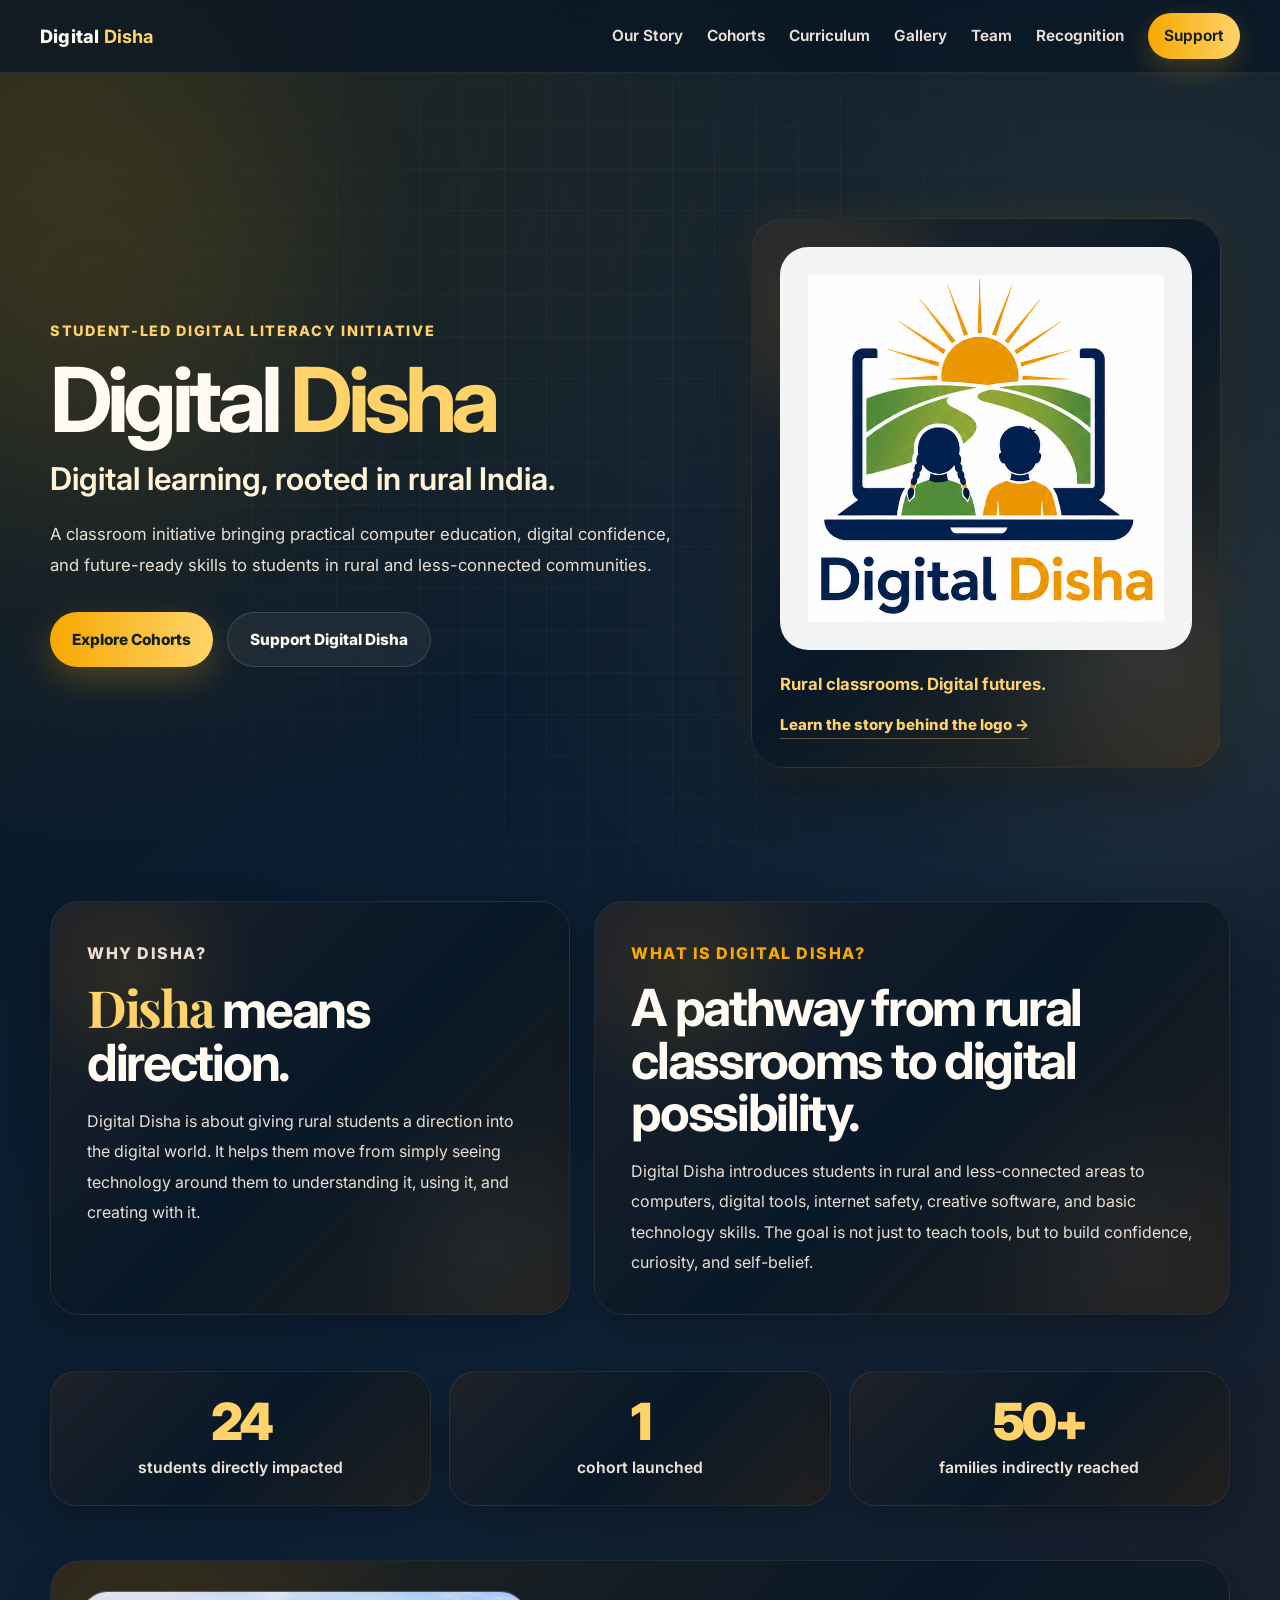
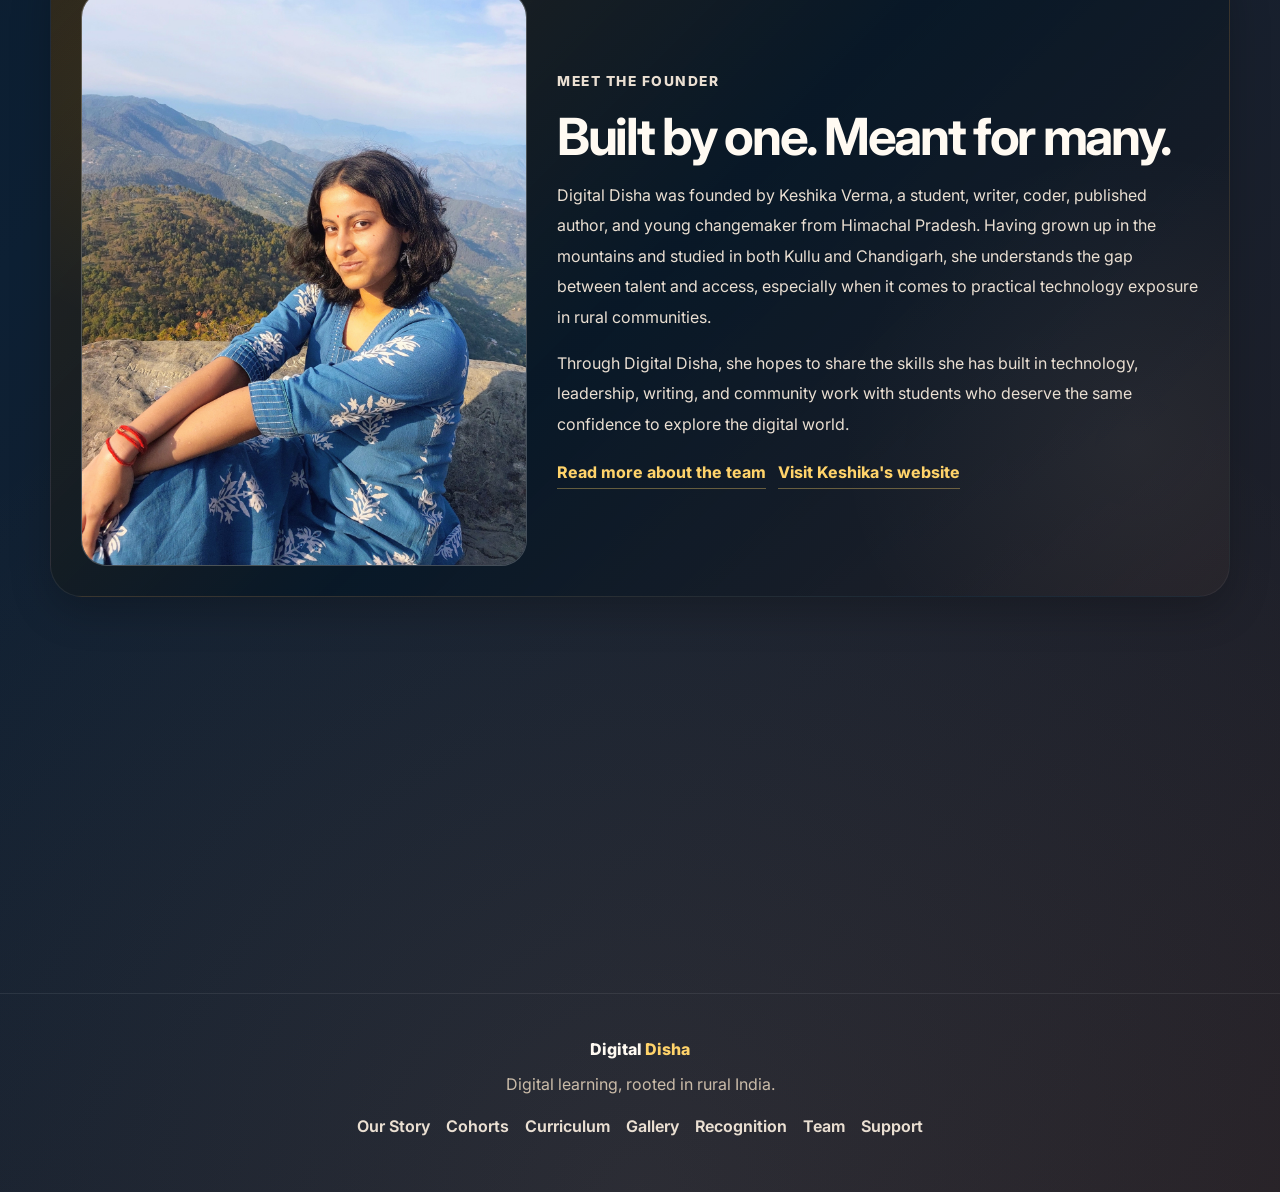
==== index.html @ 6004622f "first commit" ====
<!DOCTYPE html>
<html lang="en">
<head>
  <meta charset="UTF-8" />
  <meta name="viewport" content="width=device-width, initial-scale=1.0" />

  <title>Digital Disha | Digital Learning, Rooted in Rural India</title>

  <meta
    name="description"
    content="Digital Disha is a student-led digital literacy initiative bringing practical digital learning to rural India."
  />

  <link rel="preconnect" href="https://fonts.googleapis.com" />
  <link rel="preconnect" href="https://fonts.gstatic.com" crossorigin />

  <link
    href="https://fonts.googleapis.com/css2?family=Inter:wght@400;500;600;700;800;900&family=Playfair+Display:wght@700;800&display=swap"
    rel="stylesheet"
  />

  <link rel="stylesheet" href="style.css" />
</head>

<body>
  <div class="page-grid"></div>

  <header class="site-header">
    <nav class="navbar">
      <a class="brand" href="index.html" aria-label="Digital Disha Home">
        <span class="logo-slot" aria-hidden="true"></span>
        <span>Digital <strong>Disha</strong></span>
      </a>

      <button class="menu-btn" id="menuBtn" aria-label="Open menu">☰</button>

      <div class="nav-links" id="navLinks">
        <a href="our-story.html">Our Story</a>
        <a href="cohorts.html">Cohorts</a>
        <a href="curriculum.html">Curriculum</a>
        <a href="gallery.html">Gallery</a>
        <a href="team.html">Team</a>
        <a href="recognition.html">Recognition</a>
        <a class="nav-pill" href="support.html">Support</a>
      </div>
    </nav>
  </header>

  <main>
    <section class="hero">
      <div class="container hero-grid">
        <div class="hero-text-block reveal">
          <p class="hero-mini">Student-led digital literacy initiative</p>

          <h1>Digital <span>Disha</span></h1>

          <h2>Digital learning, rooted in rural India.</h2>

          <p class="hero-description">
            A classroom initiative bringing practical computer education, digital confidence,
            and future-ready skills to students in rural and less-connected communities.
          </p>

          <div class="hero-buttons">
            <a class="primary-btn" href="cohorts.html">Explore Cohorts</a>
            <a class="secondary-btn" href="support.html">Support Digital Disha</a>
          </div>
        </div>

        <div class="hero-visual reveal">
          <div class="logo-preview-card">
            <a class="logo-image-wrap logo-clickable" href="logo-story.html" aria-label="Learn more about the Digital Disha logo story">
              <img src="images/digital_disha_logo.png" alt="Digital Disha logo" />
            </a>
        
            <p class="visual-caption">
              <strong>Rural classrooms. Digital futures.</strong><br />
            </p>
        
            <a class="logo-story-link" href="logo-story.html">
              Learn the story behind the logo →
            </a>
          </div>
        </div>
        </div>
      </div>
    </section>

    <section class="section-shell">
      <div class="container two-card-grid">
        <article class="glass-card direction-card reveal">
          <p class="section-mini">Why Disha?</p>

          <h2><span>Disha</span> means direction.</h2>

          <p>
            Digital Disha is about giving rural students a direction into the digital world.
            It helps them move from simply seeing technology around them to understanding it,
            using it, and creating with it.
          </p>
        </article>

        <article class="glass-card about-card reveal">
          <p class="section-mini">What is Digital Disha?</p>

          <h2>A pathway from rural classrooms to digital possibility.</h2>

          <p>
            Digital Disha introduces students in rural and less-connected areas to computers,
            digital tools, internet safety, creative software, and basic technology skills.
            The goal is not just to teach tools, but to build confidence, curiosity,
            and self-belief.
          </p>
        </article>
      </div>
    </section>
      <section class="impact-strip-section">
        <div class="container impact-strip">
          <div class="impact-item">
            <span>24</span>
            <p>students directly impacted</p>
          </div>
      
          <div class="impact-item">
            <span>1</span>
            <p>cohort launched</p>
          </div>
      
          <div class="impact-item">
            <span>50+</span>
            <p>families indirectly reached</p>
          </div>
        </div>
      </section>

    <section class="founder-section">
      <div class="container founder-card reveal">
        <div class="founder-image">
          <div class="founder-image-placeholder has-image">
            <img src="images/founders_intro.jpg" alt="Keshika Verma, founder of Digital Disha" />
          </div>
        </div>

        <div class="founder-copy">
          <p class="section-mini">Meet the founder</p>

          <h2>Built by one. Meant for many.</h2>

          <p>
            Digital Disha was founded by Keshika Verma, a student, writer, coder,
            published author, and young changemaker from Himachal Pradesh. Having grown up
            in the mountains and studied in both Kullu and Chandigarh, she understands the
            gap between talent and access, especially when it comes to practical technology
            exposure in rural communities.
          </p>

          <p>
            Through Digital Disha, she hopes to share the skills she has built in technology,
            leadership, writing, and community work with students who deserve the same
            confidence to explore the digital world.
          </p>

          <div class="text-links">
            <a href="team.html">Read more about the team</a>
            <a
              href="https://keshika-verma.github.io/KeshikaVerma/"
              target="_blank"
              rel="noreferrer"
            >
              Visit Keshika's website
            </a>
          </div>
        </div>
      </div>
    </section>

    <section class="quote-section">
      <div class="container quote-card reveal">
        <h2>Talent exists everywhere. Opportunity should too.</h2>
        <a class="primary-btn" href="our-story.html">Read Our Story</a>
      </div>
    </section>
  </main>

  <footer class="site-footer">
    <a class="footer-brand" href="index.html">Digital <span>Disha</span></a>

    <p>Digital learning, rooted in rural India.</p>

    <div class="footer-links">
      <a href="our-story.html">Our Story</a>
      <a href="cohorts.html">Cohorts</a>
      <a href="curriculum.html">Curriculum</a>
      <a href="gallery.html">Gallery</a>
      <a href="recognition.html">Recognition</a>
      <a href="team.html">Team</a>
      <a href="support.html">Support</a>
    </div>
  </footer>

  <script>
    const menuBtn = document.getElementById("menuBtn");
    const navLinks = document.getElementById("navLinks");

    menuBtn.addEventListener("click", () => {
      navLinks.classList.toggle("open");
    });

    document.querySelectorAll(".nav-links a").forEach((link) => {
      link.addEventListener("click", () => navLinks.classList.remove("open"));
    });

    const revealElements = document.querySelectorAll(".reveal");

    const revealObserver = new IntersectionObserver(
      (entries) => {
        entries.forEach((entry) => {
          if (entry.isIntersecting) {
            entry.target.classList.add("visible");
            revealObserver.unobserve(entry.target);
          }
        });
      },
      { threshold: 0.12 }
    );

    revealElements.forEach((element) => revealObserver.observe(element));
  </script>
</body>
</html>
---- style.css ----
/* =========================================================
   DIGITAL DISHA WEBSITE - GLOBAL STYLESHEET
   Used by: index.html, our-story.html, cohorts.html, and future pages
========================================================= */

:root {
  --bg-main: #071624;
  --bg-mid: #0d2034;
  --bg-deep: #241f25;

  --text-main: #fffaf2;
  --text-soft: #eadfd2;
  --text-muted: #cbbca9;

  --navy: #07192b;
  --navy-soft: #112b49;
  --saffron: #f6a900;
  --saffron-light: #ffd36a;
  --cream: #fff4dc;
  --beige: #eadcc8;

  --border-soft: rgba(255, 255, 255, 0.09);
  --shadow-dark: 0 24px 70px rgba(0, 0, 0, 0.34);
  --shadow-soft: 0 14px 40px rgba(0, 0, 0, 0.22);

  --radius-xl: 34px;
  --radius-lg: 26px;
  --max-width: 1180px;
}

/* =========================================================
   RESET + BASE
========================================================= */

* {
  margin: 0;
  padding: 0;
  box-sizing: border-box;
}

html {
  scroll-behavior: smooth;
}

body {
  font-family: "Inter", Arial, sans-serif;
  background:
    radial-gradient(circle at top left, rgba(246, 169, 0, 0.17), transparent 28%),
    radial-gradient(circle at 85% 12%, rgba(255, 211, 106, 0.09), transparent 26%),
    radial-gradient(circle at bottom center, rgba(234, 220, 200, 0.07), transparent 34%),
    linear-gradient(135deg, var(--bg-main) 0%, var(--bg-mid) 46%, var(--bg-deep) 100%);
  color: var(--text-main);
  min-height: 100vh;
  overflow-x: hidden;
  line-height: 1.65;
  position: relative;
}

body::before,
body::after {
  content: "";
  position: fixed;
  width: 430px;
  height: 430px;
  border-radius: 50%;
  filter: blur(92px);
  z-index: -3;
  opacity: 0.42;
  animation: floatBlob 11s ease-in-out infinite;
  pointer-events: none;
}

body::before {
  top: 70px;
  left: -120px;
  background: rgba(246, 169, 0, 0.22);
}

body::after {
  right: -110px;
  bottom: 10px;
  background: rgba(234, 220, 200, 0.12);
  animation-delay: 2s;
}

@keyframes floatBlob {
  0%, 100% {
    transform: translate(0, 0) scale(1);
  }

  50% {
    transform: translate(22px, -20px) scale(1.06);
  }
}

.page-grid {
  position: fixed;
  inset: 0;
  background-image:
    linear-gradient(rgba(255,255,255,0.03) 1px, transparent 1px),
    linear-gradient(90deg, rgba(255,255,255,0.03) 1px, transparent 1px);
  background-size: 42px 42px;
  z-index: -4;
  pointer-events: none;
  mask-image: radial-gradient(circle at center, black 38%, transparent 84%);
}

a {
  color: inherit;
  text-decoration: none;
}

img {
  max-width: 100%;
  display: block;
}

.container {
  width: min(var(--max-width), calc(100% - 42px));
  margin: 0 auto;
}

/* =========================================================
   NAVBAR
========================================================= */

.site-header {
  position: sticky;
  top: 0;
  z-index: 1000;
  padding: 0 30px;
  backdrop-filter: blur(16px);
  background: rgba(7, 22, 36, 0.72);
  border-bottom: 1px solid rgba(255, 255, 255, 0.08);
}

.navbar {
  max-width: 1200px;
  margin: 0 auto;
  height: 72px;
  display: flex;
  align-items: center;
  justify-content: space-between;
  gap: 20px;
}

.brand {
  display: flex;
  align-items: center;
  gap: 12px;
  color: var(--text-main);
  font-size: 1.14rem;
  font-weight: 800;
  letter-spacing: 0.2px;
}

.brand strong {
  color: var(--saffron-light);
}

.logo-slot {
  display: none;
  width: 42px;
  height: 42px;
  border-radius: 14px;
  border: 1px dashed rgba(255,255,255,0.18);
  background: rgba(255,255,255,0.04);
}

.nav-links {
  display: flex;
  align-items: center;
  gap: 24px;
}

.nav-links a {
  color: var(--text-soft);
  font-size: 0.96rem;
  font-weight: 650;
  position: relative;
  transition: 0.25s ease;
}

.nav-links a:hover,
.nav-links a.active {
  color: var(--saffron-light);
}

.nav-links a::after {
  content: "";
  position: absolute;
  left: 0;
  bottom: -7px;
  width: 0;
  height: 2px;
  border-radius: 999px;
  background: linear-gradient(90deg, var(--saffron), var(--saffron-light));
  transition: width 0.25s ease;
}

.nav-links a:hover::after,
.nav-links a.active::after {
  width: 100%;
}

.nav-pill {
  padding: 10px 16px;
  border-radius: 999px;
  background: linear-gradient(90deg, var(--saffron), var(--saffron-light));
  color: #122015 !important;
  box-shadow: 0 10px 28px rgba(246, 169, 0, 0.24);
}

.nav-pill::after {
  display: none;
}

.menu-btn {
  display: none;
  background: transparent;
  border: none;
  color: var(--text-main);
  font-size: 1.7rem;
  cursor: pointer;
}

/* =========================================================
   BUTTONS
========================================================= */

.primary-btn,
.secondary-btn {
  display: inline-flex;
  align-items: center;
  justify-content: center;
  padding: 14px 22px;
  border-radius: 999px;
  font-weight: 800;
  transition: 0.3s ease;
  font-size: 0.96rem;
}

.primary-btn {
  background: linear-gradient(90deg, var(--saffron), var(--saffron-light));
  color: #102117;
  box-shadow: 0 12px 34px rgba(246, 169, 0, 0.27);
}

.primary-btn:hover {
  transform: translateY(-2px) scale(1.02);
  box-shadow: 0 16px 40px rgba(246, 169, 0, 0.38);
}

.secondary-btn {
  color: var(--text-main);
  background: rgba(255,255,255,0.055);
  border: 1px solid rgba(255,255,255,0.15);
  backdrop-filter: blur(10px);
}

.secondary-btn:hover {
  transform: translateY(-2px);
  background: rgba(255,255,255,0.09);
  border-color: rgba(255,255,255,0.26);
}

/* =========================================================
   COMMON CARDS + ANIMATION
========================================================= */

.glass-card {
  border-radius: 30px;
  padding: 36px;
  background: linear-gradient(
    135deg,
    rgba(35, 34, 40, 0.80),
    rgba(8, 24, 39, 0.94),
    rgba(46, 32, 16, 0.58)
  );
  border: 1px solid rgba(255,255,255,0.075);
  box-shadow: var(--shadow-soft);
  position: relative;
  overflow: hidden;
}

.glass-card::before {
  content: "";
  position: absolute;
  inset: 0;
  background:
    radial-gradient(circle at 16% 18%, rgba(246, 169, 0, 0.10), transparent 22%),
    radial-gradient(circle at 84% 84%, rgba(234, 220, 200, 0.05), transparent 25%);
  pointer-events: none;
}

.glass-card > * {
  position: relative;
  z-index: 1;
}

.section-mini,
.story-label {
  color: var(--saffron-light);
  font-size: 0.86rem;
  letter-spacing: 1.5px;
  text-transform: uppercase;
  font-weight: 800;
  margin-bottom: 13px;
}

.reveal {
  opacity: 0;
  transform: translateY(18px);
  transition: opacity 0.75s ease, transform 0.75s ease;
}

.reveal.visible {
  opacity: 1;
  transform: translateY(0);
}

/* =========================================================
   HOME PAGE
========================================================= */

.hero {
  min-height: calc(100vh - 72px);
  display: grid;
  align-items: center;
  padding: 56px 0 44px;
}

.hero-grid {
  display: grid;
  grid-template-columns: 1.14fr 0.86fr;
  align-items: center;
  gap: 46px;
}

.hero-mini {
  color: var(--saffron-light);
  font-size: 0.9rem;
  letter-spacing: 1.7px;
  text-transform: uppercase;
  font-weight: 800;
  margin-bottom: 16px;
}

.hero h1 {
  font-size: clamp(3.8rem, 7vw, 6.4rem);
  line-height: 0.92;
  letter-spacing: -0.065em;
  color: var(--text-main);
  margin-bottom: 18px;
  white-space: nowrap;
}

.hero h1 span {
  color: var(--saffron-light);
}

.hero h2 {
  max-width: 740px;
  color: #fff2d7;
  font-size: clamp(1.3rem, 2.45vw, 2.15rem);
  line-height: 1.28;
  font-weight: 620;
  margin-bottom: 20px;
}

.hero-description {
  max-width: 700px;
  color: var(--text-soft);
  font-size: 1.05rem;
  line-height: 1.85;
  margin-bottom: 30px;
}

.hero-buttons {
  display: flex;
  flex-wrap: wrap;
  gap: 14px;
}

.hero-visual {
  display: flex;
  justify-content: center;
  align-items: center;
}

.logo-preview-card {
  width: 100%;
  max-width: 470px;
  min-height: 520px;
  padding: 28px;
  border-radius: 34px;
  background: linear-gradient(
    135deg,
    rgba(39, 40, 45, 0.82),
    rgba(8, 24, 39, 0.94),
    rgba(66, 45, 16, 0.52)
  );
  border: 1px solid rgba(255,255,255,0.08);
  box-shadow:
    0 22px 56px rgba(0,0,0,0.34),
    0 0 44px rgba(246, 169, 0, 0.10);
  position: relative;
  overflow: hidden;
}

.logo-preview-card::before {
  content: "";
  position: absolute;
  inset: 0;
  background:
    radial-gradient(circle at 18% 18%, rgba(246,169,0,0.13), transparent 24%),
    radial-gradient(circle at 82% 78%, rgba(234,220,200,0.08), transparent 28%);
  pointer-events: none;
}

.logo-image-wrap {
  position: relative;
  z-index: 1;
  min-height: 370px;
  border-radius: 28px;
  background: rgba(255, 255, 255, 0.95);
  display: grid;
  place-items: center;
  padding: 28px;
  overflow: hidden;
}

.logo-image-wrap img {
  width: 100%;
  max-width: 390px;
  height: auto;
  object-fit: contain;
  display: block;
}

.logo-clickable {
  cursor: pointer;
  transition: transform 0.28s ease, box-shadow 0.28s ease;
}

.logo-clickable:hover {
  transform: translateY(-4px) scale(1.015);
  box-shadow: 0 18px 42px rgba(0,0,0,0.22);
}

.logo-story-link {
  position: relative;
  z-index: 1;
  display: inline-block;
  margin-top: 14px;
  color: var(--saffron-light);
  font-weight: 800;
  font-size: 0.94rem;
  border-bottom: 1px solid rgba(255, 211, 106, 0.35);
  transition: 0.25s ease;
}

.logo-story-link:hover {
  color: var(--text-main);
  border-bottom-color: rgba(255, 250, 242, 0.45);
}

.has-image {
  padding: 0 !important;
  border-style: solid !important;
  overflow: hidden;
}

.has-image img {
  width: 100%;
  height: 100%;
  min-height: inherit;
  object-fit: cover;
  display: block;
}

.visual-caption {
  position: relative;
  z-index: 1;
  margin-top: 20px;
  color: var(--text-soft);
  font-size: 1.05rem;
  line-height: 1.7;
}

.visual-caption strong {
  color: var(--saffron-light);
}

.section-shell {
  padding: 0 0 56px;
}

.two-card-grid {
  display: grid;
  grid-template-columns: 0.9fr 1.1fr;
  gap: 24px;
}

.direction-card h2,
.about-card h2,
.founder-card h2,
.quote-card h2 {
  color: var(--text-main);
  font-size: clamp(2rem, 4vw, 3.35rem);
  line-height: 1.02;
  letter-spacing: -0.045em;
  margin-bottom: 18px;
}

.direction-card h2 span {
  color: var(--saffron-light);
  font-family: "Playfair Display", serif;
}

.about-card .section-mini {
  color: var(--saffron);
}

.glass-card p {
  color: var(--text-soft);
  line-height: 1.9;
  font-size: 1rem;
}

.founder-section {
  padding: 18px 0 58px;
}

.founder-card {
  display: grid;
  grid-template-columns: 0.82fr 1.18fr;
  gap: 30px;
  align-items: center;
  border-radius: 32px;
  padding: 30px;
  background: linear-gradient(
    135deg,
    rgba(58, 41, 18, 0.64),
    rgba(8, 24, 39, 0.95),
    rgba(36, 32, 38, 0.74)
  );
  border: 1px solid rgba(255,255,255,0.075);
  box-shadow: var(--shadow-soft);
  position: relative;
  overflow: hidden;
}

.founder-card::before {
  content: "";
  position: absolute;
  inset: 0;
  background:
    radial-gradient(circle at 12% 20%, rgba(246,169,0,0.10), transparent 22%),
    radial-gradient(circle at 92% 76%, rgba(234,220,200,0.06), transparent 25%);
  pointer-events: none;
}

.founder-image,
.founder-copy {
  position: relative;
  z-index: 1;
}

.founder-image-placeholder {
  min-height: 370px;
  border-radius: 26px;
  border: 1px dashed rgba(255,255,255,0.2);
  background:
    radial-gradient(circle at 30% 20%, rgba(246,169,0,0.14), transparent 28%),
    rgba(255,255,255,0.04);
  display: grid;
  place-items: center;
  text-align: center;
  color: var(--text-muted);
  font-weight: 700;
}

.founder-copy p {
  color: var(--text-soft);
  line-height: 1.9;
  margin-bottom: 16px;
}

.text-links {
  display: flex;
  flex-wrap: wrap;
  gap: 12px;
  margin-top: 20px;
}

.text-links a {
  color: var(--saffron-light);
  font-weight: 750;
  padding-bottom: 2px;
  border-bottom: 1px solid rgba(255, 211, 106, 0.36);
}

.quote-section {
  padding: 8px 0 64px;
}

/* =========================================================
   HOMEPAGE IMPACT STRIP
========================================================= */

.impact-strip-section {
  padding: 0 0 36px;
}

.impact-strip {
  display: grid;
  grid-template-columns: repeat(3, 1fr);
  gap: 18px;
}

.impact-strip .impact-item {
  padding: 24px;
  border-radius: 26px;
  background: linear-gradient(
    135deg,
    rgba(35, 34, 40, 0.78),
    rgba(8, 24, 39, 0.92),
    rgba(46, 32, 16, 0.55)
  );
  border: 1px solid rgba(255,255,255,0.075);
  box-shadow: var(--shadow-soft);
  text-align: center;
}

.impact-strip .impact-item span {
  display: block;
  color: var(--saffron-light);
  font-size: clamp(2.3rem, 4vw, 3.7rem);
  line-height: 1;
  font-weight: 900;
  letter-spacing: -0.06em;
  margin-bottom: 8px;
}

.impact-strip .impact-item p {
  color: var(--text-soft);
  font-size: 0.98rem;
  font-weight: 650;
}

/* =========================================================
   OUR STORY PAGE
========================================================= */

.story-hero {
  padding: 82px 0 40px;
}

.story-hero-grid {
  display: grid;
  grid-template-columns: 1.08fr 0.92fr;
  gap: 44px;
  align-items: start;
}

.story-image-card {
  align-self: start;
  margin-top: -6px;
  padding: 24px;
  border-radius: 34px;
  background: linear-gradient(
    135deg,
    rgba(39, 40, 45, 0.82),
    rgba(8, 24, 39, 0.94),
    rgba(66, 45, 16, 0.52)
  );
  border: 1px solid rgba(255,255,255,0.08);
  box-shadow:
    0 22px 56px rgba(0,0,0,0.34),
    0 0 44px rgba(246, 169, 0, 0.10);
  position: relative;
  overflow: hidden;
}

.story-image-card::before {
  content: "";
  position: absolute;
  inset: 0;
  background:
    radial-gradient(circle at 18% 18%, rgba(246,169,0,0.13), transparent 24%),
    radial-gradient(circle at 82% 78%, rgba(234,220,200,0.08), transparent 28%);
  pointer-events: none;
}

.story-mini {
  color: var(--saffron-light);
  font-size: 0.9rem;
  letter-spacing: 1.7px;
  text-transform: uppercase;
  font-weight: 800;
  margin-bottom: 16px;
}

.story-hero h1 {
  font-size: clamp(2.8rem, 5.8vw, 4.9rem);
  line-height: 1;
  letter-spacing: -0.05em;
  margin-bottom: 18px;
  color: var(--text-main);
  max-width: 850px;
}

.story-hero h1 span {
  color: var(--saffron-light);
  font-family: "Playfair Display", serif;
  letter-spacing: -0.04em;
}

.story-intro {
  max-width: 720px;
  color: var(--text-soft);
  font-size: 1.08rem;
  line-height: 1.9;
  margin-bottom: 28px;
}

.story-jump-links {
  display: flex;
  flex-wrap: wrap;
  gap: 12px;
}

.story-jump-links a {
  display: inline-flex;
  align-items: center;
  justify-content: center;
  padding: 11px 16px;
  border-radius: 999px;
  border: 1px solid rgba(255,255,255,0.12);
  background: rgba(255,255,255,0.055);
  color: var(--text-main);
  font-weight: 750;
  transition: 0.25s ease;
}

.story-jump-links a:hover {
  transform: translateY(-2px);
  background: rgba(255,255,255,0.09);
  color: var(--saffron-light);
}

.story-main-photo {
  position: relative;
  z-index: 1;
  min-height: 390px;
  border-radius: 26px;
  border: 1px dashed rgba(255,255,255,0.22);
  background:
    linear-gradient(rgba(255,255,255,0.032) 1px, transparent 1px),
    linear-gradient(90deg, rgba(255,255,255,0.032) 1px, transparent 1px),
    rgba(255,255,255,0.035);
  background-size: 32px 32px;
  display: flex;
  align-items: center;
  justify-content: center;
  text-align: center;
  padding: 28px;
  color: var(--text-muted);
  font-weight: 750;
}

.story-image-caption {
  position: relative;
  z-index: 1;
  color: var(--text-soft);
  margin-top: 16px;
  line-height: 1.75;
}

.story-image-caption strong {
  color: var(--saffron-light);
}

.story-section {
  padding: 28px 0;
  scroll-margin-top: 94px;
}

.story-panel {
  border-radius: 32px;
  padding: 38px;
  background: linear-gradient(
    135deg,
    rgba(35, 34, 40, 0.80),
    rgba(8, 24, 39, 0.94),
    rgba(46, 32, 16, 0.58)
  );
  border: 1px solid rgba(255,255,255,0.075);
  box-shadow: var(--shadow-soft);
  position: relative;
  overflow: hidden;
}

.story-panel::before {
  content: "";
  position: absolute;
  inset: 0;
  background:
    radial-gradient(circle at 16% 18%, rgba(246, 169, 0, 0.10), transparent 22%),
    radial-gradient(circle at 84% 84%, rgba(234, 220, 200, 0.05), transparent 25%);
  pointer-events: none;
}

.story-panel > * {
  position: relative;
  z-index: 1;
}

.story-label {
  color: var(--saffron-light);
  font-size: 0.84rem;
  letter-spacing: 1.6px;
  text-transform: uppercase;
  font-weight: 850;
  margin-bottom: 12px;
}

.story-panel h2 {
  color: var(--text-main);
  font-size: clamp(2rem, 4vw, 3.25rem);
  line-height: 1.03;
  letter-spacing: -0.045em;
  margin-bottom: 18px;
}

.story-panel h2 span {
  color: var(--saffron-light);
  font-family: "Playfair Display", serif;
}

.story-panel p {
  color: var(--text-soft);
  font-size: 1.02rem;
  line-height: 1.9;
  margin-bottom: 16px;
  max-width: 880px;
}

.story-panel p:last-child {
  margin-bottom: 0;
}

.split-panel {
  display: grid;
  grid-template-columns: 1.08fr 0.92fr;
  gap: 30px;
  align-items: center;
}

.split-panel.reverse {
  grid-template-columns: 0.92fr 1.08fr;
}

.photo-frame {
  border-radius: 26px;
  padding: 12px;
  background: rgba(255,255,255,0.045);
  border: 1px solid rgba(255,255,255,0.08);
  box-shadow: 0 18px 42px rgba(0,0,0,0.22);
}

.photo-placeholder {
  min-height: 320px;
  border-radius: 20px;
  border: 1px dashed rgba(255,255,255,0.20);
  background:
    linear-gradient(rgba(255,255,255,0.028) 1px, transparent 1px),
    linear-gradient(90deg, rgba(255,255,255,0.028) 1px, transparent 1px),
    rgba(255,255,255,0.035);
  background-size: 28px 28px;
  display: grid;
  place-items: center;
  text-align: center;
  color: var(--text-muted);
  padding: 24px;
  font-weight: 750;
}

.photo-placeholder.tall {
  min-height: 430px;
}

.image-note {
  color: var(--text-muted);
  font-size: 0.9rem;
  line-height: 1.65;
  margin-top: 10px;
  text-align: center;
}

.milestone-grid {
  display: grid;
  grid-template-columns: repeat(3, 1fr);
  gap: 18px;
  margin-top: 26px;
}

.milestone-card {
  padding: 22px;
  border-radius: 24px;
  background: rgba(255,255,255,0.04);
  border: 1px solid rgba(255,255,255,0.07);
}

.milestone-card span {
  display: inline-block;
  color: var(--saffron-light);
  font-size: 0.82rem;
  font-weight: 850;
  letter-spacing: 1.4px;
  text-transform: uppercase;
  margin-bottom: 12px;
}

.milestone-card h3 {
  color: var(--text-main);
  font-size: 1.15rem;
  line-height: 1.28;
  margin-bottom: 10px;
}

.milestone-card p {
  font-size: 0.96rem;
  line-height: 1.75;
  margin-bottom: 0;
}

.quote-band {
  padding: 24px 0 66px;
}

/* =========================================================
   COHORTS PAGE
========================================================= */

.cohorts-hero {
  padding: 72px 0 36px;
}

.cohorts-hero-grid {
  display: grid;
  grid-template-columns: 1.12fr 0.88fr;
  gap: 44px;
  align-items: start;
}

.page-mini {
  color: var(--saffron-light);
  font-size: 0.86rem;
  letter-spacing: 1.7px;
  text-transform: uppercase;
  font-weight: 800;
  margin-bottom: 16px;
}

.cohorts-hero h1 {
  font-size: clamp(3.1rem, 6.2vw, 5.4rem);
  line-height: 0.96;
  letter-spacing: -0.055em;
  margin-bottom: 18px;
  color: var(--text-main);
  max-width: 820px;
}

.cohorts-hero h1 span {
  color: var(--saffron-light);
  font-family: "Playfair Display", serif;
  letter-spacing: -0.04em;
}

.cohorts-intro {
  max-width: 720px;
  color: var(--text-soft);
  font-size: 1.03rem;
  line-height: 1.85;
  margin-bottom: 26px;
}

.cohorts-actions {
  display: flex;
  flex-wrap: wrap;
  gap: 12px;
}

.impact-board {
  align-self: start;
  padding: 20px;
  border-radius: 28px;
  background: linear-gradient(
    135deg,
    rgba(39, 40, 45, 0.82),
    rgba(8, 24, 39, 0.94),
    rgba(66, 45, 16, 0.52)
  );
  border: 1px solid rgba(255,255,255,0.08);
  box-shadow:
    0 18px 42px rgba(0,0,0,0.28),
    0 0 34px rgba(246, 169, 0, 0.08);
  position: relative;
  overflow: hidden;
  margin-top: 34px;
}

.impact-board::before {
  content: "";
  position: absolute;
  inset: 0;
  background:
    radial-gradient(circle at 18% 18%, rgba(246,169,0,0.11), transparent 24%),
    radial-gradient(circle at 82% 78%, rgba(234,220,200,0.07), transparent 28%);
  pointer-events: none;
}

.impact-board > * {
  position: relative;
  z-index: 1;
}

.impact-board h2 {
  font-size: clamp(1.25rem, 2.1vw, 1.72rem);
  line-height: 1.12;
  letter-spacing: -0.035em;
  margin-bottom: 14px;
  color: var(--text-main);
}

.impact-board h2 span {
  color: var(--saffron-light);
}

.impact-grid {
  display: grid;
  grid-template-columns: 1fr;
  gap: 10px;
}

.impact-board .impact-item {
  padding: 14px 16px;
  border-radius: 18px;
  background: rgba(255,255,255,0.04);
  border: 1px solid rgba(255,255,255,0.07);
  display: grid;
  grid-template-columns: auto 1fr;
  gap: 14px;
  align-items: center;
}

.impact-board .impact-item strong {
  display: block;
  min-width: 58px;
  color: var(--saffron-light);
  font-size: clamp(1.65rem, 3vw, 2.35rem);
  line-height: 1;
  letter-spacing: -0.06em;
}

.impact-board .impact-item span {
  color: var(--text-soft);
  font-size: 0.9rem;
  font-weight: 700;
  line-height: 1.35;
}

.impact-note {
  margin-top: 12px;
  color: var(--text-muted);
  font-size: 0.84rem;
  line-height: 1.65;
}

.cohort-directory-section {
  padding: 22px 0 34px;
}

.section-heading {
  margin-bottom: 28px;
  max-width: 760px;
}

.section-heading p {
  color: var(--saffron-light);
  font-size: 0.86rem;
  letter-spacing: 1.5px;
  text-transform: uppercase;
  font-weight: 800;
  margin-bottom: 12px;
}

.section-heading h2 {
  color: var(--text-main);
  font-size: clamp(2.2rem, 4vw, 3.5rem);
  line-height: 1.04;
  letter-spacing: -0.045em;
  margin-bottom: 14px;
}

.section-heading h3 {
  color: var(--text-soft);
  font-size: 1.04rem;
  line-height: 1.85;
  font-weight: 500;
  max-width: 720px;
}

.cohort-card-grid {
  display: grid;
  grid-template-columns: repeat(2, minmax(0, 1fr));
  gap: 24px;
}

.cohort-card {
  min-height: 580px;
  border-radius: 34px;
  background: linear-gradient(
    135deg,
    rgba(35, 34, 40, 0.80),
    rgba(8, 24, 39, 0.94),
    rgba(46, 32, 16, 0.58)
  );
  border: 1px solid rgba(255,255,255,0.075);
  box-shadow: var(--shadow-soft);
  position: relative;
  overflow: hidden;
  display: flex;
  flex-direction: column;
  transition: transform 0.28s ease, border-color 0.28s ease, box-shadow 0.28s ease;
}

.cohort-card:hover {
  transform: translateY(-6px);
  border-color: rgba(255, 211, 106, 0.18);
  box-shadow: 0 20px 46px rgba(0,0,0,0.28);
}

.cohort-card::before {
  content: "";
  position: absolute;
  inset: 0;
  background:
    radial-gradient(circle at 16% 18%, rgba(246, 169, 0, 0.10), transparent 22%),
    radial-gradient(circle at 84% 84%, rgba(234, 220, 200, 0.05), transparent 25%);
  pointer-events: none;
}

.cohort-card > * {
  position: relative;
  z-index: 1;
}

.cohort-photo {
  height: 260px;
  margin: 18px 18px 0;
  border-radius: 26px;
  overflow: hidden;
  border: 1px dashed rgba(255,255,255,0.18);
  background:
    linear-gradient(rgba(255,255,255,0.032) 1px, transparent 1px),
    linear-gradient(90deg, rgba(255,255,255,0.032) 1px, transparent 1px),
    rgba(255,255,255,0.035);
  background-size: 30px 30px;
  display: grid;
  place-items: center;
  text-align: center;
  color: var(--text-muted);
  font-weight: 750;
  padding: 20px;
}

.cohort-photo img {
  width: 100%;
  height: 100%;
  object-fit: cover;
}

.cohort-content {
  padding: 24px;
  display: flex;
  flex-direction: column;
  flex: 1;
}

.cohort-status {
  display: inline-flex;
  width: fit-content;
  align-items: center;
  justify-content: center;
  padding: 7px 12px;
  border-radius: 999px;
  background: rgba(246, 169, 0, 0.12);
  border: 1px solid rgba(246, 169, 0, 0.26);
  color: var(--saffron-light);
  font-size: 0.78rem;
  font-weight: 850;
  letter-spacing: 1.2px;
  text-transform: uppercase;
  margin-bottom: 14px;
}

.cohort-card h2 {
  color: var(--text-main);
  font-size: clamp(1.75rem, 3vw, 2.45rem);
  line-height: 1.05;
  letter-spacing: -0.04em;
  margin-bottom: 12px;
}

.cohort-card p {
  color: var(--text-soft);
  line-height: 1.85;
  font-size: 0.98rem;
  margin-bottom: 18px;
}

.cohort-meta-grid {
  display: grid;
  grid-template-columns: repeat(2, minmax(0, 1fr));
  gap: 12px;
  margin: 8px 0 22px;
}

.cohort-meta {
  padding: 14px;
  border-radius: 18px;
  background: rgba(255,255,255,0.04);
  border: 1px solid rgba(255,255,255,0.07);
}

.cohort-meta span {
  display: block;
  color: var(--text-muted);
  font-size: 0.76rem;
  text-transform: uppercase;
  letter-spacing: 1.1px;
  font-weight: 850;
  margin-bottom: 4px;
}

.cohort-meta strong {
  color: var(--text-main);
  font-size: 0.95rem;
  line-height: 1.35;
}

.cohort-card-actions {
  margin-top: auto;
  display: flex;
  flex-wrap: wrap;
  gap: 12px;
}

.coming-soon-card {
  justify-content: center;
}

.coming-soon-card .cohort-photo {
  min-height: 260px;
  background:
    radial-gradient(circle at 50% 35%, rgba(246, 169, 0, 0.14), transparent 28%),
    linear-gradient(rgba(255,255,255,0.032) 1px, transparent 1px),
    linear-gradient(90deg, rgba(255,255,255,0.032) 1px, transparent 1px),
    rgba(255,255,255,0.035);
  background-size: auto, 30px 30px, 30px 30px, auto;
}

.coming-soon-symbol {
  font-family: "Playfair Display", serif;
  color: var(--saffron-light);
  font-size: clamp(3rem, 7vw, 5rem);
  line-height: 1;
  letter-spacing: -0.06em;
}

.breakdown-section {
  padding: 28px 0 56px;
}

.breakdown-panel {
  border-radius: 32px;
  padding: 38px;
  background: linear-gradient(
    135deg,
    rgba(58, 41, 18, 0.66),
    rgba(8, 24, 39, 0.95),
    rgba(36, 32, 38, 0.74)
  );
  border: 1px solid rgba(255,255,255,0.075);
  box-shadow: var(--shadow-soft);
  position: relative;
  overflow: hidden;
}

.breakdown-panel::before {
  content: "";
  position: absolute;
  inset: 0;
  background:
    radial-gradient(circle at 12% 20%, rgba(246,169,0,0.10), transparent 22%),
    radial-gradient(circle at 92% 76%, rgba(234,220,200,0.06), transparent 25%);
  pointer-events: none;
}

.breakdown-panel > * {
  position: relative;
  z-index: 1;
}

.breakdown-panel h2 {
  color: var(--text-main);
  font-size: clamp(2rem, 4vw, 3.35rem);
  line-height: 1.04;
  letter-spacing: -0.045em;
  margin-bottom: 14px;
}

.breakdown-panel > p {
  color: var(--text-soft);
  max-width: 780px;
  line-height: 1.85;
  margin-bottom: 26px;
}

.breakdown-table-wrap {
  overflow-x: auto;
  border-radius: 24px;
  border: 1px solid rgba(255,255,255,0.08);
  background: rgba(255,255,255,0.035);
}

.breakdown-table {
  width: 100%;
  border-collapse: collapse;
  min-width: 760px;
}

.breakdown-table th,
.breakdown-table td {
  text-align: left;
  padding: 18px 20px;
  border-bottom: 1px solid rgba(255,255,255,0.07);
}

.breakdown-table th {
  color: var(--saffron-light);
  font-size: 0.82rem;
  letter-spacing: 1.2px;
  text-transform: uppercase;
}

.breakdown-table td {
  color: var(--text-soft);
  line-height: 1.65;
}

.breakdown-table tr:last-child td {
  border-bottom: none;
}

/* =========================================================
   QUOTE + FOOTER
========================================================= */

.quote-card {
  border-radius: 32px;
  padding: 42px;
  text-align: center;
  background: linear-gradient(
    135deg,
    rgba(58, 41, 18, 0.66),
    rgba(8, 24, 39, 0.95),
    rgba(36, 32, 38, 0.74)
  );
  border: 1px solid rgba(255,255,255,0.075);
  box-shadow: var(--shadow-soft);
}

.quote-card h2 {
  font-family: "Playfair Display", serif;
  font-size: clamp(2rem, 4vw, 3.5rem);
  line-height: 1.05;
  letter-spacing: -0.035em;
  color: var(--text-main);
  max-width: 900px;
  margin: 0 auto 20px;
}

.quote-card p {
  color: var(--text-soft);
  max-width: 700px;
  margin: 0 auto 24px;
  line-height: 1.85;
}

.story-cta-row {
  display: flex;
  flex-wrap: wrap;
  justify-content: center;
  gap: 12px;
}

.site-footer {
  padding: 42px 30px 52px;
  color: var(--text-muted);
  border-top: 1px solid rgba(255,255,255,0.08);
  text-align: center;
}

.footer-brand {
  color: var(--text-main);
  font-weight: 800;
  margin-bottom: 8px;
  display: inline-block;
}

.footer-brand span {
  color: var(--saffron-light);
}

.footer-links {
  display: flex;
  justify-content: center;
  flex-wrap: wrap;
  gap: 16px;
  margin-top: 16px;
}

.footer-links a {
  color: var(--text-soft);
  font-weight: 650;
}

/* =========================================================
   RESPONSIVE - TABLET
========================================================= */

@media (max-width: 980px) {
  .hero-grid,
  .two-card-grid,
  .founder-card,
  .story-hero-grid,
  .split-panel,
  .split-panel.reverse,
  .cohorts-hero-grid,
  .cohort-card-grid {
    grid-template-columns: 1fr;
  }

  .hero,
  .story-hero,
  .cohorts-hero {
    padding-top: 62px;
  }

  .hero h1 {
    white-space: normal;
  }

  .hero-visual {
    justify-content: flex-start;
  }

  .logo-preview-card,
  .story-image-card {
    max-width: 100%;
    min-height: 430px;
  }

  .milestone-grid {
    grid-template-columns: 1fr;
  }

  .impact-board {
    max-width: 100%;
    margin-top: 0;
  }

  .impact-grid {
    grid-template-columns: repeat(3, 1fr);
  }

  .impact-board .impact-item {
    grid-template-columns: 1fr;
    text-align: center;
  }

  .impact-board .impact-item strong {
    min-width: 0;
  }
}

/* =========================================================
   RESPONSIVE - MOBILE
========================================================= */

@media (max-width: 760px) {
  .container {
    width: min(100% - 30px, var(--max-width));
  }

  .site-header {
    padding: 0 18px;
  }

  .menu-btn {
    display: block;
  }

  .nav-links {
    display: none;
    position: absolute;
    top: 78px;
    right: 18px;
    width: min(270px, calc(100vw - 36px));
    flex-direction: column;
    align-items: flex-start;
    gap: 16px;
    padding: 20px;
    border-radius: 18px;
    background: rgba(7, 22, 36, 0.95);
    border: 1px solid rgba(255,255,255,0.1);
    box-shadow: 0 18px 40px rgba(0,0,0,0.28);
  }

  .nav-links.open {
    display: flex;
  }

  .hero h1 {
    font-size: 3.2rem;
    white-space: normal;
  }

  .story-hero h1 {
    font-size: 2.55rem;
  }

  .cohorts-hero h1 {
    font-size: 3.05rem;
  }

  .hero h2 {
    font-size: 1.25rem;
  }

  .hero-description,
  .glass-card p,
  .founder-copy p,
  .story-intro,
  .story-panel p,
  .quote-card p,
  .cohorts-intro,
  .cohort-card p,
  .section-heading h3,
  .breakdown-panel > p {
    font-size: 0.97rem;
  }

  .logo-preview-card,
  .glass-card,
  .founder-card,
  .quote-card,
  .story-panel,
  .story-image-card,
  .impact-board,
  .cohort-card,
  .breakdown-panel {
    border-radius: 24px;
    padding: 24px;
  }

  .logo-placeholder {
    height: 300px;
  }

  .founder-image-placeholder {
    min-height: 280px;
  }

  .story-main-photo {
    min-height: 290px;
  }

  .photo-placeholder,
  .photo-placeholder.tall {
    min-height: 260px;
  }

  .impact-strip {
    grid-template-columns: 1fr;
  }

  .impact-grid {
    grid-template-columns: 1fr;
  }

  .impact-board .impact-item {
    grid-template-columns: auto 1fr;
    text-align: left;
  }

  .impact-board .impact-item strong {
    min-width: 54px;
  }

  .cohort-photo {
    height: 230px;
  }

  .cohort-content {
    padding: 22px;
  }

  .cohort-meta-grid {
    grid-template-columns: 1fr;
  }
}

/* =========================================================
   TEAM PAGE
========================================================= */

.team-hero {
  padding: 82px 0 40px;
}

.team-hero-grid {
  display: grid;
  grid-template-columns: 1.08fr 0.92fr;
  gap: 44px;
  align-items: start;
}

.team-hero h1 {
  font-size: clamp(3rem, 6vw, 5.35rem);
  line-height: 0.98;
  letter-spacing: -0.055em;
  margin-bottom: 18px;
  color: var(--text-main);
  max-width: 860px;
}

.team-hero h1 span {
  color: var(--saffron-light);
  font-family: "Playfair Display", serif;
  letter-spacing: -0.04em;
}

.team-intro {
  max-width: 740px;
  color: var(--text-soft);
  font-size: 1.06rem;
  line-height: 1.9;
  margin-bottom: 28px;
}

.team-actions {
  display: flex;
  flex-wrap: wrap;
  gap: 12px;
}

.team-note-card {
  padding: 24px;
  border-radius: 34px;
  background: linear-gradient(
    135deg,
    rgba(39, 40, 45, 0.82),
    rgba(8, 24, 39, 0.94),
    rgba(66, 45, 16, 0.52)
  );
  border: 1px solid rgba(255,255,255,0.08);
  box-shadow:
    0 22px 56px rgba(0,0,0,0.34),
    0 0 44px rgba(246, 169, 0, 0.10);
  position: relative;
  overflow: hidden;
  margin-top: -6px;
}

.team-note-card::before {
  content: "";
  position: absolute;
  inset: 0;
  background:
    radial-gradient(circle at 18% 18%, rgba(246,169,0,0.13), transparent 24%),
    radial-gradient(circle at 82% 78%, rgba(234,220,200,0.08), transparent 28%);
  pointer-events: none;
}

.team-note-card > * {
  position: relative;
  z-index: 1;
}

.team-note-card h2 {
  font-size: clamp(1.6rem, 3vw, 2.2rem);
  line-height: 1.1;
  letter-spacing: -0.04em;
  margin-bottom: 14px;
  color: var(--text-main);
}

.team-note-card h2 span {
  color: var(--saffron-light);
}

.team-note-card p {
  color: var(--text-soft);
  line-height: 1.85;
  margin-bottom: 16px;
}

.team-mini-list {
  display: grid;
  gap: 10px;
  margin-top: 18px;
}

.team-mini-item {
  padding: 13px 15px;
  border-radius: 18px;
  background: rgba(255,255,255,0.04);
  border: 1px solid rgba(255,255,255,0.07);
  color: var(--text-soft);
  font-size: 0.93rem;
  line-height: 1.45;
  font-weight: 650;
}

.founder-profile-card {
  display: grid;
  grid-template-columns: 0.82fr 1.18fr;
  gap: 30px;
  align-items: center;
  border-radius: 34px;
  padding: 30px;
  background: linear-gradient(
    135deg,
    rgba(58, 41, 18, 0.64),
    rgba(8, 24, 39, 0.95),
    rgba(36, 32, 38, 0.74)
  );
  border: 1px solid rgba(255,255,255,0.075);
  box-shadow: var(--shadow-soft);
  position: relative;
  overflow: hidden;
}

.founder-profile-card::before {
  content: "";
  position: absolute;
  inset: 0;
  background:
    radial-gradient(circle at 12% 20%, rgba(246,169,0,0.10), transparent 22%),
    radial-gradient(circle at 92% 76%, rgba(234,220,200,0.06), transparent 25%);
  pointer-events: none;
}

.founder-photo,
.founder-bio {
  position: relative;
  z-index: 1;
}

.founder-photo-placeholder {
  min-height: 430px;
  border-radius: 26px;
  border: 1px dashed rgba(255,255,255,0.2);
  background:
    radial-gradient(circle at 30% 20%, rgba(246,169,0,0.14), transparent 28%),
    rgba(255,255,255,0.04);
  display: grid;
  place-items: center;
  text-align: center;
  color: var(--text-muted);
  font-weight: 700;
  padding: 24px;
}

.founder-bio .section-label {
  color: var(--saffron-light);
  font-size: 0.86rem;
  letter-spacing: 1.5px;
  text-transform: uppercase;
  font-weight: 800;
  margin-bottom: 13px;
}

.founder-bio h2 {
  color: var(--text-main);
  font-size: clamp(2rem, 4vw, 3.35rem);
  line-height: 1.03;
  letter-spacing: -0.045em;
  margin-bottom: 18px;
}

.founder-bio h2 span {
  color: var(--saffron-light);
  font-family: "Playfair Display", serif;
}

.founder-bio p {
  color: var(--text-soft);
  line-height: 1.9;
  margin-bottom: 16px;
  font-size: 1rem;
}

.founder-tags {
  display: flex;
  flex-wrap: wrap;
  gap: 10px;
  margin: 20px 0 22px;
}

.founder-tags span {
  padding: 9px 12px;
  border-radius: 999px;
  background: rgba(255,255,255,0.045);
  border: 1px solid rgba(255,255,255,0.075);
  color: var(--text-soft);
  font-size: 0.88rem;
  font-weight: 700;
}

.founder-links {
  display: flex;
  flex-wrap: wrap;
  gap: 12px;
  margin-top: 20px;
}

.recruit-section {
  padding: 28px 0 66px;
}

.recruit-panel {
  border-radius: 34px;
  padding: 38px;
  background: linear-gradient(
    135deg,
    rgba(35, 34, 40, 0.80),
    rgba(8, 24, 39, 0.94),
    rgba(46, 32, 16, 0.58)
  );
  border: 1px solid rgba(255,255,255,0.075);
  box-shadow: var(--shadow-soft);
  position: relative;
  overflow: hidden;
}

.recruit-panel::before {
  content: "";
  position: absolute;
  inset: 0;
  background:
    radial-gradient(circle at 16% 18%, rgba(246, 169, 0, 0.10), transparent 22%),
    radial-gradient(circle at 84% 84%, rgba(234, 220, 200, 0.05), transparent 25%);
  pointer-events: none;
}

.recruit-panel > * {
  position: relative;
  z-index: 1;
}

.recruit-heading {
  max-width: 820px;
  margin-bottom: 28px;
}

.recruit-heading p {
  color: var(--saffron-light);
  font-size: 0.86rem;
  letter-spacing: 1.5px;
  text-transform: uppercase;
  font-weight: 800;
  margin-bottom: 12px;
}

.recruit-heading h2 {
  color: var(--text-main);
  font-size: clamp(2rem, 4vw, 3.45rem);
  line-height: 1.04;
  letter-spacing: -0.045em;
  margin-bottom: 14px;
}

.recruit-heading h3 {
  color: var(--text-soft);
  font-size: 1.03rem;
  line-height: 1.85;
  font-weight: 500;
}

.roles-grid {
  display: grid;
  grid-template-columns: repeat(3, 1fr);
  gap: 18px;
  margin-bottom: 28px;
}

.role-card {
  padding: 22px;
  border-radius: 24px;
  background: rgba(255,255,255,0.04);
  border: 1px solid rgba(255,255,255,0.07);
}

.role-card span {
  display: inline-block;
  color: var(--saffron-light);
  font-size: 0.82rem;
  font-weight: 850;
  letter-spacing: 1.4px;
  text-transform: uppercase;
  margin-bottom: 12px;
}

.role-card h3 {
  color: var(--text-main);
  font-size: 1.14rem;
  line-height: 1.28;
  margin-bottom: 10px;
}

.role-card p {
  color: var(--text-soft);
  font-size: 0.96rem;
  line-height: 1.75;
}

.application-card {
  display: grid;
  grid-template-columns: 1.1fr 0.9fr;
  gap: 24px;
  align-items: center;
  padding: 24px;
  border-radius: 28px;
  background: rgba(255,255,255,0.04);
  border: 1px solid rgba(255,255,255,0.075);
}

.application-card h3 {
  color: var(--text-main);
  font-size: clamp(1.4rem, 3vw, 2rem);
  line-height: 1.08;
  letter-spacing: -0.035em;
  margin-bottom: 10px;
}

.application-card p {
  color: var(--text-soft);
  line-height: 1.8;
}

.application-actions {
  display: flex;
  flex-wrap: wrap;
  justify-content: flex-end;
  gap: 12px;
}

/* =========================================================
   TEAM PAGE
========================================================= */

.team-hero {
  padding: 82px 0 40px;
}

.team-hero-grid {
  display: grid;
  grid-template-columns: 1.08fr 0.92fr;
  gap: 44px;
  align-items: start;
}

.team-hero h1 {
  font-size: clamp(3rem, 6vw, 5.35rem);
  line-height: 0.98;
  letter-spacing: -0.055em;
  margin-bottom: 18px;
  color: var(--text-main);
  max-width: 860px;
}

.team-hero h1 span {
  color: var(--saffron-light);
  font-family: "Playfair Display", serif;
  letter-spacing: -0.04em;
}

.team-intro {
  max-width: 740px;
  color: var(--text-soft);
  font-size: 1.06rem;
  line-height: 1.9;
  margin-bottom: 28px;
}

.team-actions {
  display: flex;
  flex-wrap: wrap;
  gap: 12px;
}

.team-note-card {
  padding: 24px;
  border-radius: 34px;
  background: linear-gradient(
    135deg,
    rgba(39, 40, 45, 0.82),
    rgba(8, 24, 39, 0.94),
    rgba(66, 45, 16, 0.52)
  );
  border: 1px solid rgba(255,255,255,0.08);
  box-shadow:
    0 22px 56px rgba(0,0,0,0.34),
    0 0 44px rgba(246, 169, 0, 0.10);
  position: relative;
  overflow: hidden;
  margin-top: 34px;
}

.team-note-card::before {
  content: "";
  position: absolute;
  inset: 0;
  background:
    radial-gradient(circle at 18% 18%, rgba(246,169,0,0.13), transparent 24%),
    radial-gradient(circle at 82% 78%, rgba(234,220,200,0.08), transparent 28%);
  pointer-events: none;
}

.team-note-card > * {
  position: relative;
  z-index: 1;
}

.team-note-card h2 {
  font-size: clamp(1.6rem, 3vw, 2.2rem);
  line-height: 1.1;
  letter-spacing: -0.04em;
  margin-bottom: 14px;
  color: var(--text-main);
}

.team-note-card h2 span {
  color: var(--saffron-light);
}

.team-note-card p {
  color: var(--text-soft);
  line-height: 1.85;
  margin-bottom: 16px;
}

.team-mini-list {
  display: grid;
  gap: 10px;
  margin-top: 18px;
}

.team-mini-item {
  padding: 13px 15px;
  border-radius: 18px;
  background: rgba(255,255,255,0.04);
  border: 1px solid rgba(255,255,255,0.07);
  color: var(--text-soft);
  font-size: 0.93rem;
  line-height: 1.45;
  font-weight: 650;
}

.founder-profile-card {
  display: grid;
  grid-template-columns: 0.82fr 1.18fr;
  gap: 30px;
  align-items: center;
  border-radius: 34px;
  padding: 30px;
  background: linear-gradient(
    135deg,
    rgba(58, 41, 18, 0.64),
    rgba(8, 24, 39, 0.95),
    rgba(36, 32, 38, 0.74)
  );
  border: 1px solid rgba(255,255,255,0.075);
  box-shadow: var(--shadow-soft);
  position: relative;
  overflow: hidden;
}

.founder-profile-card::before {
  content: "";
  position: absolute;
  inset: 0;
  background:
    radial-gradient(circle at 12% 20%, rgba(246,169,0,0.10), transparent 22%),
    radial-gradient(circle at 92% 76%, rgba(234,220,200,0.06), transparent 25%);
  pointer-events: none;
}

.founder-photo,
.founder-bio {
  position: relative;
  z-index: 1;
}

.founder-photo-placeholder {
  min-height: 430px;
  border-radius: 26px;
  border: 1px dashed rgba(255,255,255,0.2);
  background:
    radial-gradient(circle at 30% 20%, rgba(246,169,0,0.14), transparent 28%),
    rgba(255,255,255,0.04);
  display: grid;
  place-items: center;
  text-align: center;
  color: var(--text-muted);
  font-weight: 700;
  padding: 24px;
}

.founder-bio .section-label {
  color: var(--saffron-light);
  font-size: 0.86rem;
  letter-spacing: 1.5px;
  text-transform: uppercase;
  font-weight: 800;
  margin-bottom: 13px;
}

.founder-bio h2 {
  color: var(--text-main);
  font-size: clamp(2rem, 4vw, 3.35rem);
  line-height: 1.03;
  letter-spacing: -0.045em;
  margin-bottom: 18px;
}

.founder-bio h2 span {
  color: var(--saffron-light);
  font-family: "Playfair Display", serif;
}

.founder-bio p {
  color: var(--text-soft);
  line-height: 1.9;
  margin-bottom: 16px;
  font-size: 1rem;
}

.founder-tags {
  display: flex;
  flex-wrap: wrap;
  gap: 10px;
  margin: 20px 0 22px;
}

.founder-tags span {
  padding: 9px 12px;
  border-radius: 999px;
  background: rgba(255,255,255,0.045);
  border: 1px solid rgba(255,255,255,0.075);
  color: var(--text-soft);
  font-size: 0.88rem;
  font-weight: 700;
}

.founder-links {
  display: flex;
  flex-wrap: wrap;
  gap: 12px;
  margin-top: 20px;
}

.recruit-section {
  padding: 28px 0 66px;
}

.recruit-panel {
  border-radius: 34px;
  padding: 38px;
  background: linear-gradient(
    135deg,
    rgba(35, 34, 40, 0.80),
    rgba(8, 24, 39, 0.94),
    rgba(46, 32, 16, 0.58)
  );
  border: 1px solid rgba(255,255,255,0.075);
  box-shadow: var(--shadow-soft);
  position: relative;
  overflow: hidden;
}

.recruit-panel::before {
  content: "";
  position: absolute;
  inset: 0;
  background:
    radial-gradient(circle at 16% 18%, rgba(246, 169, 0, 0.10), transparent 22%),
    radial-gradient(circle at 84% 84%, rgba(234, 220, 200, 0.05), transparent 25%);
  pointer-events: none;
}

.recruit-panel > * {
  position: relative;
  z-index: 1;
}

.recruit-heading {
  max-width: 820px;
  margin-bottom: 28px;
}

.recruit-heading p {
  color: var(--saffron-light);
  font-size: 0.86rem;
  letter-spacing: 1.5px;
  text-transform: uppercase;
  font-weight: 800;
  margin-bottom: 12px;
}

.recruit-heading h2 {
  color: var(--text-main);
  font-size: clamp(2rem, 4vw, 3.45rem);
  line-height: 1.04;
  letter-spacing: -0.045em;
  margin-bottom: 14px;
}

.recruit-heading h3 {
  color: var(--text-soft);
  font-size: 1.03rem;
  line-height: 1.85;
  font-weight: 500;
}

.roles-grid {
  display: grid;
  grid-template-columns: repeat(3, 1fr);
  gap: 18px;
  margin-bottom: 28px;
}

.role-card {
  padding: 22px;
  border-radius: 24px;
  background: rgba(255,255,255,0.04);
  border: 1px solid rgba(255,255,255,0.07);
}

.role-card span {
  display: inline-block;
  color: var(--saffron-light);
  font-size: 0.82rem;
  font-weight: 850;
  letter-spacing: 1.4px;
  text-transform: uppercase;
  margin-bottom: 12px;
}

.role-card h3 {
  color: var(--text-main);
  font-size: 1.14rem;
  line-height: 1.28;
  margin-bottom: 10px;
}

.role-card p {
  color: var(--text-soft);
  font-size: 0.96rem;
  line-height: 1.75;
}

.application-card {
  display: grid;
  grid-template-columns: 1.1fr 0.9fr;
  gap: 24px;
  align-items: center;
  padding: 24px;
  border-radius: 28px;
  background: rgba(255,255,255,0.04);
  border: 1px solid rgba(255,255,255,0.075);
}

.application-card h3 {
  color: var(--text-main);
  font-size: clamp(1.4rem, 3vw, 2rem);
  line-height: 1.08;
  letter-spacing: -0.035em;
  margin-bottom: 10px;
}

.application-card p {
  color: var(--text-soft);
  line-height: 1.8;
}

.application-actions {
  display: flex;
  flex-wrap: wrap;
  justify-content: flex-end;
  gap: 12px;
}

/* =========================================================
   TEAM PAGE RESPONSIVE
========================================================= */

@media (max-width: 980px) {
  .team-hero-grid,
  .founder-profile-card,
  .application-card {
    grid-template-columns: 1fr;
  }

  .team-hero {
    padding-top: 62px;
  }

  .team-note-card {
    margin-top: 0;
  }

  .roles-grid {
    grid-template-columns: 1fr;
  }

  .application-actions {
    justify-content: flex-start;
  }
}

@media (max-width: 760px) {
  .team-hero h1 {
    font-size: 2.85rem;
  }

  .team-intro,
  .team-note-card p,
  .founder-bio p,
  .recruit-heading h3,
  .role-card p,
  .application-card p {
    font-size: 0.97rem;
  }

  .team-note-card,
  .founder-profile-card,
  .recruit-panel {
    border-radius: 24px;
    padding: 24px;
  }

  .founder-photo-placeholder {
    min-height: 300px;
  }

  .application-actions a {
    width: 100%;
  }
}

/* =========================================================
   GALLERY PAGE
========================================================= */

.gallery-hero {
  padding: 82px 0 38px;
}

.gallery-hero-grid {
  display: grid;
  grid-template-columns: 1.08fr 0.92fr;
  gap: 44px;
  align-items: start;
}

.gallery-hero h1 {
  color: var(--text-main);
  font-size: clamp(3.15rem, 6.6vw, 5.65rem);
  line-height: 0.96;
  letter-spacing: -0.055em;
  margin-bottom: 18px;
  max-width: 880px;
}

.gallery-hero h1 span {
  color: var(--saffron-light);
  font-family: "Playfair Display", serif;
  letter-spacing: -0.04em;
}

.gallery-intro {
  color: var(--text-soft);
  max-width: 720px;
  font-size: 1.06rem;
  line-height: 1.9;
  margin-bottom: 28px;
}

.gallery-actions {
  display: flex;
  flex-wrap: wrap;
  gap: 12px;
}

.gallery-feature-card {
  padding: 24px;
  border-radius: 34px;
  background: linear-gradient(
    135deg,
    rgba(39, 40, 45, 0.82),
    rgba(8, 24, 39, 0.94),
    rgba(66, 45, 16, 0.52)
  );
  border: 1px solid rgba(255,255,255,0.08);
  box-shadow:
    0 22px 56px rgba(0,0,0,0.34),
    0 0 44px rgba(246, 169, 0, 0.10);
  position: relative;
  overflow: hidden;
  margin-top: -6px;
}

.gallery-feature-card::before {
  content: "";
  position: absolute;
  inset: 0;
  background:
    radial-gradient(circle at 18% 18%, rgba(246,169,0,0.13), transparent 24%),
    radial-gradient(circle at 82% 78%, rgba(234,220,200,0.08), transparent 28%);
  pointer-events: none;
}

.gallery-feature-card > * {
  position: relative;
  z-index: 1;
}

.gallery-feature-photo {
  min-height: 380px;
  border-radius: 26px;
  border: 1px dashed rgba(255,255,255,0.18);
  background:
    linear-gradient(rgba(255,255,255,0.032) 1px, transparent 1px),
    linear-gradient(90deg, rgba(255,255,255,0.032) 1px, transparent 1px),
    rgba(255,255,255,0.035);
  background-size: 30px 30px;
  display: grid;
  place-items: center;
  text-align: center;
  color: var(--text-muted);
  font-weight: 750;
  padding: 24px;
}

.gallery-feature-photo img {
  width: 100%;
  height: 100%;
  object-fit: cover;
}

.gallery-feature-caption {
  margin-top: 16px;
  color: var(--text-soft);
  line-height: 1.75;
}

.gallery-feature-caption strong {
  color: var(--saffron-light);
}

.gallery-directory-section {
  padding: 24px 0 66px;
}

.section-heading {
  max-width: 790px;
  margin-bottom: 28px;
}

.section-heading p {
  color: var(--saffron-light);
  font-size: 0.86rem;
  letter-spacing: 1.5px;
  text-transform: uppercase;
  font-weight: 800;
  margin-bottom: 12px;
}

.section-heading h2 {
  color: var(--text-main);
  font-size: clamp(2.2rem, 4vw, 3.5rem);
  line-height: 1.04;
  letter-spacing: -0.045em;
  margin-bottom: 14px;
}

.section-heading h3 {
  color: var(--text-soft);
  font-size: 1.04rem;
  line-height: 1.85;
  font-weight: 500;
  max-width: 740px;
}

.gallery-card-grid {
  display: grid;
  grid-template-columns: repeat(2, minmax(0, 1fr));
  gap: 24px;
}

.gallery-card {
  min-height: 540px;
  border-radius: 34px;
  background: linear-gradient(
    135deg,
    rgba(35, 34, 40, 0.80),
    rgba(8, 24, 39, 0.94),
    rgba(46, 32, 16, 0.58)
  );
  border: 1px solid rgba(255,255,255,0.075);
  box-shadow: var(--shadow-soft);
  position: relative;
  overflow: hidden;
  display: flex;
  flex-direction: column;
  transition: transform 0.28s ease, border-color 0.28s ease, box-shadow 0.28s ease;
}

.gallery-card:hover {
  transform: translateY(-6px);
  border-color: rgba(255, 211, 106, 0.18);
  box-shadow: 0 20px 46px rgba(0,0,0,0.28);
}

.gallery-card::before {
  content: "";
  position: absolute;
  inset: 0;
  background:
    radial-gradient(circle at 16% 18%, rgba(246, 169, 0, 0.10), transparent 22%),
    radial-gradient(circle at 84% 84%, rgba(234, 220, 200, 0.05), transparent 25%);
  pointer-events: none;
}

.gallery-card > * {
  position: relative;
  z-index: 1;
}

.gallery-cover {
  height: 285px;
  margin: 18px 18px 0;
  border-radius: 26px;
  overflow: hidden;
  border: 1px dashed rgba(255,255,255,0.18);
  background:
    linear-gradient(rgba(255,255,255,0.032) 1px, transparent 1px),
    linear-gradient(90deg, rgba(255,255,255,0.032) 1px, transparent 1px),
    rgba(255,255,255,0.035);
  background-size: 30px 30px;
  display: grid;
  place-items: center;
  text-align: center;
  color: var(--text-muted);
  font-weight: 750;
  padding: 20px;
}

.gallery-cover img {
  width: 100%;
  height: 100%;
  object-fit: cover;
}

.coming-soon-cover {
  background:
    radial-gradient(circle at 50% 35%, rgba(246, 169, 0, 0.14), transparent 28%),
    linear-gradient(rgba(255,255,255,0.032) 1px, transparent 1px),
    linear-gradient(90deg, rgba(255,255,255,0.032) 1px, transparent 1px),
    rgba(255,255,255,0.035);
  background-size: auto, 30px 30px, 30px 30px, auto;
}

.coming-soon-symbol {
  font-family: "Playfair Display", serif;
  color: var(--saffron-light);
  font-size: clamp(3rem, 7vw, 5rem);
  line-height: 1;
  letter-spacing: -0.06em;
}

.gallery-card-content {
  padding: 24px;
  flex: 1;
  display: flex;
  flex-direction: column;
}

.gallery-status {
  width: fit-content;
  display: inline-flex;
  align-items: center;
  justify-content: center;
  padding: 7px 12px;
  border-radius: 999px;
  background: rgba(246, 169, 0, 0.12);
  border: 1px solid rgba(246, 169, 0, 0.26);
  color: var(--saffron-light);
  font-size: 0.78rem;
  font-weight: 850;
  letter-spacing: 1.2px;
  text-transform: uppercase;
  margin-bottom: 14px;
}

.gallery-card h2 {
  color: var(--text-main);
  font-size: clamp(1.75rem, 3vw, 2.45rem);
  line-height: 1.05;
  letter-spacing: -0.04em;
  margin-bottom: 12px;
}

.gallery-card p {
  color: var(--text-soft);
  line-height: 1.85;
  font-size: 0.98rem;
  margin-bottom: 18px;
}

.gallery-meta-row {
  display: grid;
  grid-template-columns: repeat(2, 1fr);
  gap: 12px;
  margin: 8px 0 22px;
}

.gallery-meta {
  padding: 14px;
  border-radius: 18px;
  background: rgba(255,255,255,0.04);
  border: 1px solid rgba(255,255,255,0.07);
}

.gallery-meta span {
  display: block;
  color: var(--text-muted);
  font-size: 0.76rem;
  text-transform: uppercase;
  letter-spacing: 1.1px;
  font-weight: 850;
  margin-bottom: 4px;
}

.gallery-meta strong {
  color: var(--text-main);
  font-size: 0.95rem;
  line-height: 1.35;
}

.gallery-card-actions {
  margin-top: auto;
  display: flex;
  flex-wrap: wrap;
  gap: 12px;
}

/* =========================================================
   GALLERY PAGE RESPONSIVE
========================================================= */

@media (max-width: 980px) {
  .gallery-hero-grid,
  .gallery-card-grid {
    grid-template-columns: 1fr;
  }

  .gallery-hero {
    padding-top: 62px;
  }

  .gallery-feature-card {
    margin-top: 0;
  }
}

@media (max-width: 760px) {
  .gallery-hero h1 {
    font-size: 2.85rem;
  }

  .gallery-intro,
  .section-heading h3,
  .gallery-card p {
    font-size: 0.97rem;
  }

  .gallery-feature-card,
  .gallery-card {
    border-radius: 24px;
    padding: 24px;
  }

  .gallery-feature-photo {
    min-height: 290px;
  }

  .gallery-meta-row {
    grid-template-columns: 1fr;
  }

  .gallery-cover {
    height: 245px;
  }
}

/* =========================================================
   COHORT 1 GALLERY PAGE
========================================================= */

.gallery-detail-hero {
  padding: 82px 0 42px;
}

.gallery-detail-grid {
  display: grid;
  grid-template-columns: 1.05fr 0.95fr;
  gap: 44px;
  align-items: start;
}

.gallery-detail-hero h1 {
  color: var(--text-main);
  font-size: clamp(3.1rem, 6.2vw, 5.35rem);
  line-height: 0.98;
  letter-spacing: -0.055em;
  margin-bottom: 18px;
  max-width: 850px;
}

.gallery-detail-hero h1 span {
  color: var(--saffron-light);
  font-family: "Playfair Display", serif;
  letter-spacing: -0.04em;
}

.gallery-detail-intro {
  max-width: 740px;
  color: var(--text-soft);
  font-size: 1.06rem;
  line-height: 1.9;
  margin-bottom: 28px;
}

.gallery-detail-actions {
  display: flex;
  flex-wrap: wrap;
  gap: 12px;
}

.gallery-hero-frame {
  padding: 22px;
  border-radius: 34px;
  background: linear-gradient(
    135deg,
    rgba(39, 40, 45, 0.82),
    rgba(8, 24, 39, 0.94),
    rgba(66, 45, 16, 0.52)
  );
  border: 1px solid rgba(255,255,255,0.08);
  box-shadow:
    0 22px 56px rgba(0,0,0,0.34),
    0 0 44px rgba(246, 169, 0, 0.10);
  position: relative;
  overflow: hidden;
  margin-top: -6px;
}

.gallery-hero-frame::before {
  content: "";
  position: absolute;
  inset: 0;
  background:
    radial-gradient(circle at 18% 18%, rgba(246,169,0,0.13), transparent 24%),
    radial-gradient(circle at 82% 78%, rgba(234,220,200,0.08), transparent 28%);
  pointer-events: none;
}

.gallery-hero-frame > * {
  position: relative;
  z-index: 1;
}

.hero-photo-placeholder {
  min-height: 390px;
  border-radius: 26px;
  border: 1px dashed rgba(255,255,255,0.18);
  background:
    linear-gradient(rgba(255,255,255,0.032) 1px, transparent 1px),
    linear-gradient(90deg, rgba(255,255,255,0.032) 1px, transparent 1px),
    rgba(255,255,255,0.035);
  background-size: 30px 30px;
  display: grid;
  place-items: center;
  text-align: center;
  color: var(--text-muted);
  font-weight: 750;
  padding: 24px;
}

.hero-photo-placeholder img {
  width: 100%;
  height: 100%;
  object-fit: cover;
  border-radius: 24px;
}

.hero-frame-caption {
  margin-top: 16px;
  color: var(--text-soft);
  line-height: 1.75;
}

.hero-frame-caption strong {
  color: var(--saffron-light);
}

.gallery-stats-section {
  padding: 0 0 34px;
}

.gallery-stats {
  display: grid;
  grid-template-columns: repeat(4, 1fr);
  gap: 16px;
}

.gallery-stat {
  padding: 18px;
  border-radius: 22px;
  background: rgba(255,255,255,0.045);
  border: 1px solid rgba(255,255,255,0.075);
  box-shadow: var(--shadow-soft);
}

.gallery-stat strong {
  display: block;
  color: var(--saffron-light);
  font-size: 1.9rem;
  line-height: 1;
  letter-spacing: -0.05em;
  margin-bottom: 8px;
}

.gallery-stat span {
  color: var(--text-soft);
  font-size: 0.92rem;
  line-height: 1.4;
  font-weight: 700;
}

.photo-section {
  padding: 26px 0 34px;
}

.photo-mosaic {
  display: grid;
  grid-template-columns: repeat(12, 1fr);
  gap: 18px;
}

.photo-card {
  grid-column: span 4;
  border-radius: 30px;
  padding: 12px;
  background:
    linear-gradient(135deg, rgba(255,255,255,0.08), rgba(255,255,255,0.025)),
    linear-gradient(135deg, rgba(35, 34, 40, 0.80), rgba(8, 24, 39, 0.94), rgba(46, 32, 16, 0.58));
  border: 1px solid rgba(255,255,255,0.08);
  box-shadow: 0 18px 42px rgba(0,0,0,0.22);
  position: relative;
  overflow: hidden;
  transition: transform 0.28s ease, border-color 0.28s ease, box-shadow 0.28s ease;
}

.photo-card:hover {
  transform: translateY(-5px) rotate(0deg) !important;
  border-color: rgba(255, 211, 106, 0.22);
  box-shadow: 0 24px 52px rgba(0,0,0,0.30);
}

.photo-card.featured {
  grid-column: span 8;
}

.photo-card.tall {
  grid-row: span 2;
}

.photo-card.polaroid-left {
  transform: rotate(-1.3deg);
}

.photo-card.polaroid-right {
  transform: rotate(1.2deg);
}

.photo-inner {
  min-height: 250px;
  border-radius: 22px;
  border: 1px dashed rgba(255,255,255,0.18);
  background:
    linear-gradient(rgba(255,255,255,0.028) 1px, transparent 1px),
    linear-gradient(90deg, rgba(255,255,255,0.028) 1px, transparent 1px),
    rgba(255,255,255,0.035);
  background-size: 28px 28px;
  display: grid;
  place-items: center;
  text-align: center;
  color: var(--text-muted);
  padding: 20px;
  font-weight: 750;
  overflow: hidden;
}

.photo-card.featured .photo-inner {
  min-height: 360px;
}

.photo-card.tall .photo-inner {
  min-height: 520px;
}

.photo-inner img {
  width: 100%;
  height: 100%;
  min-height: inherit;
  object-fit: cover;
  border-radius: 20px;
}

.video-mini-section {
  padding: 26px 0 66px;
}

.video-mini-card {
  border-radius: 34px;
  padding: 30px;
  background: linear-gradient(
    135deg,
    rgba(58, 41, 18, 0.66),
    rgba(8, 24, 39, 0.95),
    rgba(36, 32, 38, 0.74)
  );
  border: 1px solid rgba(255,255,255,0.075);
  box-shadow: var(--shadow-soft);
  display: grid;
  grid-template-columns: 1.1fr 0.9fr;
  gap: 24px;
  align-items: center;
  position: relative;
  overflow: hidden;
}

.video-mini-card::before {
  content: "";
  position: absolute;
  inset: 0;
  background:
    radial-gradient(circle at 12% 20%, rgba(246,169,0,0.10), transparent 22%),
    radial-gradient(circle at 92% 76%, rgba(234,220,200,0.06), transparent 25%);
  pointer-events: none;
}

.video-mini-card > * {
  position: relative;
  z-index: 1;
}

.video-mini-copy p:first-child {
  color: var(--saffron-light);
  font-size: 0.86rem;
  letter-spacing: 1.5px;
  text-transform: uppercase;
  font-weight: 800;
  margin-bottom: 12px;
}

.video-mini-copy h2 {
  color: var(--text-main);
  font-size: clamp(1.8rem, 4vw, 3rem);
  line-height: 1.06;
  letter-spacing: -0.04em;
  margin-bottom: 14px;
}

.video-mini-copy p {
  color: var(--text-soft);
  line-height: 1.85;
  margin-bottom: 18px;
}

.video-thumbnail {
  min-height: 240px;
  border-radius: 26px;
  border: 1px dashed rgba(255,255,255,0.18);
  background:
    radial-gradient(circle at 50% 35%, rgba(246, 169, 0, 0.14), transparent 28%),
    linear-gradient(rgba(255,255,255,0.032) 1px, transparent 1px),
    linear-gradient(90deg, rgba(255,255,255,0.032) 1px, transparent 1px),
    rgba(255,255,255,0.035);
  background-size: auto, 30px 30px, 30px 30px, auto;
  display: grid;
  place-items: center;
  text-align: center;
  padding: 24px;
  color: var(--text-muted);
  font-weight: 750;
}

.play-symbol {
  width: 70px;
  height: 70px;
  border-radius: 50%;
  display: grid;
  place-items: center;
  margin: 0 auto 14px;
  background: linear-gradient(90deg, var(--saffron), var(--saffron-light));
  color: #102117;
  font-size: 1.7rem;
  box-shadow: 0 12px 34px rgba(246, 169, 0, 0.24);
}

/* =========================================================
   COHORT 1 GALLERY RESPONSIVE
========================================================= */

@media (max-width: 980px) {
  .gallery-detail-grid,
  .video-mini-card {
    grid-template-columns: 1fr;
  }

  .gallery-detail-hero {
    padding-top: 62px;
  }

  .gallery-stats {
    grid-template-columns: repeat(2, 1fr);
  }

  .photo-card,
  .photo-card.featured,
  .photo-card.tall {
    grid-column: span 6;
  }

  .photo-card.tall .photo-inner,
  .photo-card.featured .photo-inner {
    min-height: 330px;
  }
}

@media (max-width: 760px) {
  .gallery-detail-hero h1 {
    font-size: 2.85rem;
  }

  .gallery-detail-intro,
  .section-heading h3,
  .video-mini-copy p {
    font-size: 0.97rem;
  }

  .gallery-hero-frame,
  .video-mini-card {
    border-radius: 24px;
    padding: 24px;
  }

  .hero-photo-placeholder {
    min-height: 300px;
  }

  .gallery-stats {
    grid-template-columns: 1fr;
  }

  .photo-card,
  .photo-card.featured,
  .photo-card.tall {
    grid-column: span 12;
    transform: none;
  }

  .photo-inner,
  .photo-card.tall .photo-inner,
  .photo-card.featured .photo-inner {
    min-height: 260px;
  }
}

/* =========================================================
   CURRICULUM PAGE
========================================================= */

.curriculum-hero {
  padding: 82px 0 40px;
}

.curriculum-hero-grid {
  display: grid;
  grid-template-columns: 1.08fr 0.92fr;
  gap: 44px;
  align-items: start;
}

.curriculum-hero h1 {
  font-size: clamp(3.05rem, 6.2vw, 5.35rem);
  line-height: 0.98;
  letter-spacing: -0.055em;
  margin-bottom: 18px;
  color: var(--text-main);
  max-width: 880px;
}

.curriculum-hero h1 span {
  color: var(--saffron-light);
  font-family: "Playfair Display", serif;
  letter-spacing: -0.04em;
}

.curriculum-intro {
  max-width: 740px;
  color: var(--text-soft);
  font-size: 1.06rem;
  line-height: 1.9;
  margin-bottom: 28px;
}

.curriculum-actions {
  display: flex;
  flex-wrap: wrap;
  gap: 12px;
}

.curriculum-note-card {
  padding: 24px;
  border-radius: 34px;
  background: linear-gradient(
    135deg,
    rgba(39, 40, 45, 0.82),
    rgba(8, 24, 39, 0.94),
    rgba(66, 45, 16, 0.52)
  );
  border: 1px solid rgba(255,255,255,0.08);
  box-shadow:
    0 22px 56px rgba(0,0,0,0.34),
    0 0 44px rgba(246, 169, 0, 0.10);
  position: relative;
  overflow: hidden;
  margin-top: -6px;
}

.curriculum-note-card::before {
  content: "";
  position: absolute;
  inset: 0;
  background:
    radial-gradient(circle at 18% 18%, rgba(246,169,0,0.13), transparent 24%),
    radial-gradient(circle at 82% 78%, rgba(234,220,200,0.08), transparent 28%);
  pointer-events: none;
}

.curriculum-note-card > * {
  position: relative;
  z-index: 1;
}

.curriculum-note-card h2 {
  color: var(--text-main);
  font-size: clamp(1.55rem, 3vw, 2.2rem);
  line-height: 1.12;
  letter-spacing: -0.04em;
  margin-bottom: 14px;
}

.curriculum-note-card h2 span {
  color: var(--saffron-light);
}

.curriculum-note-card p {
  color: var(--text-soft);
  line-height: 1.85;
  margin-bottom: 16px;
}

.living-pill-list {
  display: grid;
  gap: 10px;
  margin-top: 18px;
}

.living-pill {
  padding: 13px 15px;
  border-radius: 18px;
  background: rgba(255,255,255,0.04);
  border: 1px solid rgba(255,255,255,0.07);
  color: var(--text-soft);
  font-size: 0.93rem;
  line-height: 1.45;
  font-weight: 650;
}

.approach-section {
  padding: 22px 0 34px;
}

.approach-grid {
  display: grid;
  grid-template-columns: repeat(3, 1fr);
  gap: 18px;
}

.approach-card {
  padding: 24px;
  border-radius: 28px;
  background: linear-gradient(
    135deg,
    rgba(35, 34, 40, 0.80),
    rgba(8, 24, 39, 0.94),
    rgba(46, 32, 16, 0.58)
  );
  border: 1px solid rgba(255,255,255,0.075);
  box-shadow: var(--shadow-soft);
  position: relative;
  overflow: hidden;
}

.approach-card::before {
  content: "";
  position: absolute;
  inset: 0;
  background:
    radial-gradient(circle at 16% 18%, rgba(246, 169, 0, 0.10), transparent 22%),
    radial-gradient(circle at 84% 84%, rgba(234, 220, 200, 0.05), transparent 25%);
  pointer-events: none;
}

.approach-card > * {
  position: relative;
  z-index: 1;
}

.approach-card span {
  display: inline-block;
  color: var(--saffron-light);
  font-size: 0.82rem;
  font-weight: 850;
  letter-spacing: 1.4px;
  text-transform: uppercase;
  margin-bottom: 12px;
}

.approach-card h3 {
  color: var(--text-main);
  font-size: 1.24rem;
  line-height: 1.25;
  margin-bottom: 10px;
}

.approach-card p {
  color: var(--text-soft);
  font-size: 0.96rem;
  line-height: 1.75;
}

.archive-section {
  padding: 28px 0 34px;
}

.curriculum-card-grid {
  display: grid;
  grid-template-columns: repeat(2, minmax(0, 1fr));
  gap: 24px;
}

.curriculum-card {
  min-height: 410px;
  border-radius: 34px;
  background: linear-gradient(
    135deg,
    rgba(35, 34, 40, 0.80),
    rgba(8, 24, 39, 0.94),
    rgba(46, 32, 16, 0.58)
  );
  border: 1px solid rgba(255,255,255,0.075);
  box-shadow: var(--shadow-soft);
  position: relative;
  overflow: hidden;
  display: flex;
  flex-direction: column;
  transition: transform 0.28s ease, border-color 0.28s ease, box-shadow 0.28s ease;
}

.curriculum-card:hover {
  transform: translateY(-6px);
  border-color: rgba(255, 211, 106, 0.18);
  box-shadow: 0 20px 46px rgba(0,0,0,0.28);
}

.curriculum-card::before {
  content: "";
  position: absolute;
  inset: 0;
  background:
    radial-gradient(circle at 16% 18%, rgba(246, 169, 0, 0.10), transparent 22%),
    radial-gradient(circle at 84% 84%, rgba(234, 220, 200, 0.05), transparent 25%);
  pointer-events: none;
}

.curriculum-card > * {
  position: relative;
  z-index: 1;
}

.curriculum-card-content {
  padding: 28px;
  display: flex;
  flex-direction: column;
  flex: 1;
}

.curriculum-status {
  display: inline-flex;
  width: fit-content;
  align-items: center;
  justify-content: center;
  padding: 7px 12px;
  border-radius: 999px;
  background: rgba(246, 169, 0, 0.12);
  border: 1px solid rgba(246, 169, 0, 0.26);
  color: var(--saffron-light);
  font-size: 0.78rem;
  font-weight: 850;
  letter-spacing: 1.2px;
  text-transform: uppercase;
  margin-bottom: 14px;
}

.curriculum-card h2 {
  color: var(--text-main);
  font-size: clamp(1.8rem, 3vw, 2.55rem);
  line-height: 1.05;
  letter-spacing: -0.04em;
  margin-bottom: 12px;
}

.curriculum-card p {
  color: var(--text-soft);
  line-height: 1.85;
  font-size: 0.98rem;
  margin-bottom: 18px;
}

.curriculum-meta-grid {
  display: grid;
  grid-template-columns: repeat(2, minmax(0, 1fr));
  gap: 12px;
  margin: 8px 0 22px;
}

.curriculum-meta {
  padding: 14px;
  border-radius: 18px;
  background: rgba(255,255,255,0.04);
  border: 1px solid rgba(255,255,255,0.07);
}

.curriculum-meta span {
  display: block;
  color: var(--text-muted);
  font-size: 0.76rem;
  text-transform: uppercase;
  letter-spacing: 1.1px;
  font-weight: 850;
  margin-bottom: 4px;
}

.curriculum-meta strong {
  color: var(--text-main);
  font-size: 0.95rem;
  line-height: 1.35;
}

.curriculum-card-actions {
  margin-top: auto;
  display: flex;
  flex-wrap: wrap;
  gap: 12px;
}

.timeline-section {
  padding: 30px 0 40px;
}

.timeline-panel {
  border-radius: 34px;
  padding: 38px;
  background: linear-gradient(
    135deg,
    rgba(58, 41, 18, 0.66),
    rgba(8, 24, 39, 0.95),
    rgba(36, 32, 38, 0.74)
  );
  border: 1px solid rgba(255,255,255,0.075);
  box-shadow: var(--shadow-soft);
  position: relative;
  overflow: hidden;
}

.timeline-panel::before {
  content: "";
  position: absolute;
  inset: 0;
  background:
    radial-gradient(circle at 12% 20%, rgba(246,169,0,0.10), transparent 22%),
    radial-gradient(circle at 92% 76%, rgba(234,220,200,0.06), transparent 25%);
  pointer-events: none;
}

.timeline-panel > * {
  position: relative;
  z-index: 1;
}

.timeline-heading {
  max-width: 850px;
  margin-bottom: 28px;
}

.timeline-heading p {
  color: var(--saffron-light);
  font-size: 0.86rem;
  letter-spacing: 1.5px;
  text-transform: uppercase;
  font-weight: 800;
  margin-bottom: 12px;
}

.timeline-heading h2 {
  color: var(--text-main);
  font-size: clamp(2rem, 4vw, 3.45rem);
  line-height: 1.04;
  letter-spacing: -0.045em;
  margin-bottom: 14px;
}

.timeline-heading h3 {
  color: var(--text-soft);
  font-size: 1.03rem;
  line-height: 1.85;
  font-weight: 500;
}

.day-grid {
  display: grid;
  grid-template-columns: repeat(2, minmax(0, 1fr));
  gap: 18px;
}

.day-card {
  display: grid;
  grid-template-columns: 88px 1fr;
  gap: 18px;
  padding: 20px;
  border-radius: 24px;
  background: rgba(255,255,255,0.04);
  border: 1px solid rgba(255,255,255,0.075);
}

.day-number {
  width: 72px;
  height: 72px;
  border-radius: 22px;
  display: grid;
  place-items: center;
  background: rgba(246, 169, 0, 0.12);
  border: 1px solid rgba(246, 169, 0, 0.26);
  color: var(--saffron-light);
  font-weight: 900;
  letter-spacing: -0.04em;
  font-size: 1.05rem;
  text-align: center;
  line-height: 1.05;
}

.day-content h3 {
  color: var(--text-main);
  font-size: 1.15rem;
  margin-bottom: 8px;
  line-height: 1.25;
}

.day-content p {
  color: var(--text-soft);
  line-height: 1.72;
  font-size: 0.96rem;
}

.future-section {
  padding: 28px 0 66px;
}

.future-panel {
  border-radius: 34px;
  padding: 38px;
  background: linear-gradient(
    135deg,
    rgba(35, 34, 40, 0.80),
    rgba(8, 24, 39, 0.94),
    rgba(46, 32, 16, 0.58)
  );
  border: 1px solid rgba(255,255,255,0.075);
  box-shadow: var(--shadow-soft);
  position: relative;
  overflow: hidden;
}

.future-panel::before {
  content: "";
  position: absolute;
  inset: 0;
  background:
    radial-gradient(circle at 16% 18%, rgba(246, 169, 0, 0.10), transparent 22%),
    radial-gradient(circle at 84% 84%, rgba(234, 220, 200, 0.05), transparent 25%);
  pointer-events: none;
}

.future-panel > * {
  position: relative;
  z-index: 1;
}

.future-panel h2 {
  color: var(--text-main);
  font-size: clamp(2rem, 4vw, 3.45rem);
  line-height: 1.04;
  letter-spacing: -0.045em;
  margin-bottom: 14px;
}

.future-panel > p {
  max-width: 840px;
  color: var(--text-soft);
  line-height: 1.85;
  margin-bottom: 24px;
}

.future-topic-grid {
  display: grid;
  grid-template-columns: repeat(4, 1fr);
  gap: 14px;
}

.future-topic {
  padding: 16px;
  border-radius: 20px;
  background: rgba(255,255,255,0.04);
  border: 1px solid rgba(255,255,255,0.07);
  color: var(--text-soft);
  font-weight: 700;
  line-height: 1.45;
}

/* =========================================================
   CURRICULUM PAGE
========================================================= */

.curriculum-hero {
  padding: 82px 0 40px;
}

.curriculum-hero-grid {
  display: grid;
  grid-template-columns: 1.08fr 0.92fr;
  gap: 44px;
  align-items: start;
}

.curriculum-hero h1 {
  font-size: clamp(3.05rem, 6.2vw, 5.35rem);
  line-height: 0.98;
  letter-spacing: -0.055em;
  margin-bottom: 18px;
  color: var(--text-main);
  max-width: 880px;
}

.curriculum-hero h1 span {
  color: var(--saffron-light);
  font-family: "Playfair Display", serif;
  letter-spacing: -0.04em;
}

.curriculum-intro {
  max-width: 740px;
  color: var(--text-soft);
  font-size: 1.06rem;
  line-height: 1.9;
  margin-bottom: 28px;
}

.curriculum-actions {
  display: flex;
  flex-wrap: wrap;
  gap: 12px;
}

.curriculum-note-card {
  padding: 24px;
  border-radius: 34px;
  background: linear-gradient(
    135deg,
    rgba(39, 40, 45, 0.82),
    rgba(8, 24, 39, 0.94),
    rgba(66, 45, 16, 0.52)
  );
  border: 1px solid rgba(255,255,255,0.08);
  box-shadow:
    0 22px 56px rgba(0,0,0,0.34),
    0 0 44px rgba(246, 169, 0, 0.10);
  position: relative;
  overflow: hidden;
  margin-top: 36px;
}

.curriculum-note-card::before {
  content: "";
  position: absolute;
  inset: 0;
  background:
    radial-gradient(circle at 18% 18%, rgba(246,169,0,0.13), transparent 24%),
    radial-gradient(circle at 82% 78%, rgba(234,220,200,0.08), transparent 28%);
  pointer-events: none;
}

.curriculum-note-card > * {
  position: relative;
  z-index: 1;
}

.curriculum-note-card h2 {
  color: var(--text-main);
  font-size: clamp(1.55rem, 3vw, 2.2rem);
  line-height: 1.12;
  letter-spacing: -0.04em;
  margin-bottom: 14px;
}

.curriculum-note-card h2 span {
  color: var(--saffron-light);
}

.curriculum-note-card p {
  color: var(--text-soft);
  line-height: 1.85;
  margin-bottom: 16px;
}

.living-pill-list {
  display: grid;
  gap: 10px;
  margin-top: 18px;
}

.living-pill {
  padding: 13px 15px;
  border-radius: 18px;
  background: rgba(255,255,255,0.04);
  border: 1px solid rgba(255,255,255,0.07);
  color: var(--text-soft);
  font-size: 0.93rem;
  line-height: 1.45;
  font-weight: 650;
}

.approach-section {
  padding: 22px 0 34px;
}

.approach-grid {
  display: grid;
  grid-template-columns: repeat(3, 1fr);
  gap: 18px;
}

.approach-card {
  padding: 24px;
  border-radius: 28px;
  background: linear-gradient(
    135deg,
    rgba(35, 34, 40, 0.80),
    rgba(8, 24, 39, 0.94),
    rgba(46, 32, 16, 0.58)
  );
  border: 1px solid rgba(255,255,255,0.075);
  box-shadow: var(--shadow-soft);
  position: relative;
  overflow: hidden;
}

.approach-card::before {
  content: "";
  position: absolute;
  inset: 0;
  background:
    radial-gradient(circle at 16% 18%, rgba(246, 169, 0, 0.10), transparent 22%),
    radial-gradient(circle at 84% 84%, rgba(234, 220, 200, 0.05), transparent 25%);
  pointer-events: none;
}

.approach-card > * {
  position: relative;
  z-index: 1;
}

.approach-card span {
  display: inline-block;
  color: var(--saffron-light);
  font-size: 0.82rem;
  font-weight: 850;
  letter-spacing: 1.4px;
  text-transform: uppercase;
  margin-bottom: 12px;
}

.approach-card h3 {
  color: var(--text-main);
  font-size: 1.24rem;
  line-height: 1.25;
  margin-bottom: 10px;
}

.approach-card p {
  color: var(--text-soft);
  font-size: 0.96rem;
  line-height: 1.75;
}

.archive-section {
  padding: 28px 0 34px;
  scroll-margin-top: 96px;
}

.curriculum-card-grid {
  display: grid;
  grid-template-columns: repeat(2, minmax(0, 1fr));
  gap: 24px;
}

.curriculum-card {
  min-height: 410px;
  border-radius: 34px;
  background: linear-gradient(
    135deg,
    rgba(35, 34, 40, 0.80),
    rgba(8, 24, 39, 0.94),
    rgba(46, 32, 16, 0.58)
  );
  border: 1px solid rgba(255,255,255,0.075);
  box-shadow: var(--shadow-soft);
  position: relative;
  overflow: hidden;
  display: flex;
  flex-direction: column;
  transition: transform 0.28s ease, border-color 0.28s ease, box-shadow 0.28s ease;
}

.curriculum-card:hover {
  transform: translateY(-6px);
  border-color: rgba(255, 211, 106, 0.18);
  box-shadow: 0 20px 46px rgba(0,0,0,0.28);
}

.curriculum-card::before {
  content: "";
  position: absolute;
  inset: 0;
  background:
    radial-gradient(circle at 16% 18%, rgba(246, 169, 0, 0.10), transparent 22%),
    radial-gradient(circle at 84% 84%, rgba(234, 220, 200, 0.05), transparent 25%);
  pointer-events: none;
}

.curriculum-card > * {
  position: relative;
  z-index: 1;
}

.curriculum-card-content {
  padding: 28px;
  display: flex;
  flex-direction: column;
  flex: 1;
}

.curriculum-status {
  display: inline-flex;
  width: fit-content;
  align-items: center;
  justify-content: center;
  padding: 7px 12px;
  border-radius: 999px;
  background: rgba(246, 169, 0, 0.12);
  border: 1px solid rgba(246, 169, 0, 0.26);
  color: var(--saffron-light);
  font-size: 0.78rem;
  font-weight: 850;
  letter-spacing: 1.2px;
  text-transform: uppercase;
  margin-bottom: 14px;
}

.curriculum-card h2 {
  color: var(--text-main);
  font-size: clamp(1.8rem, 3vw, 2.55rem);
  line-height: 1.05;
  letter-spacing: -0.04em;
  margin-bottom: 12px;
}

.curriculum-card p {
  color: var(--text-soft);
  line-height: 1.85;
  font-size: 0.98rem;
  margin-bottom: 18px;
}

.curriculum-meta-grid {
  display: grid;
  grid-template-columns: repeat(2, minmax(0, 1fr));
  gap: 12px;
  margin: 8px 0 22px;
}

.curriculum-meta {
  padding: 14px;
  border-radius: 18px;
  background: rgba(255,255,255,0.04);
  border: 1px solid rgba(255,255,255,0.07);
}

.curriculum-meta span {
  display: block;
  color: var(--text-muted);
  font-size: 0.76rem;
  text-transform: uppercase;
  letter-spacing: 1.1px;
  font-weight: 850;
  margin-bottom: 4px;
}

.curriculum-meta strong {
  color: var(--text-main);
  font-size: 0.95rem;
  line-height: 1.35;
}

.curriculum-card-actions {
  margin-top: auto;
  display: flex;
  flex-wrap: wrap;
  gap: 12px;
}

.timeline-section {
  padding: 30px 0 40px;
  scroll-margin-top: 96px;
}

.timeline-panel {
  border-radius: 34px;
  padding: 38px;
  background: linear-gradient(
    135deg,
    rgba(58, 41, 18, 0.66),
    rgba(8, 24, 39, 0.95),
    rgba(36, 32, 38, 0.74)
  );
  border: 1px solid rgba(255,255,255,0.075);
  box-shadow: var(--shadow-soft);
  position: relative;
  overflow: hidden;
}

.timeline-panel::before {
  content: "";
  position: absolute;
  inset: 0;
  background:
    radial-gradient(circle at 12% 20%, rgba(246,169,0,0.10), transparent 22%),
    radial-gradient(circle at 92% 76%, rgba(234,220,200,0.06), transparent 25%);
  pointer-events: none;
}

.timeline-panel > * {
  position: relative;
  z-index: 1;
}

.timeline-heading {
  max-width: 850px;
  margin-bottom: 28px;
}

.timeline-heading p {
  color: var(--saffron-light);
  font-size: 0.86rem;
  letter-spacing: 1.5px;
  text-transform: uppercase;
  font-weight: 800;
  margin-bottom: 12px;
}

.timeline-heading h2 {
  color: var(--text-main);
  font-size: clamp(2rem, 4vw, 3.45rem);
  line-height: 1.04;
  letter-spacing: -0.045em;
  margin-bottom: 14px;
}

.timeline-heading h3 {
  color: var(--text-soft);
  font-size: 1.03rem;
  line-height: 1.85;
  font-weight: 500;
}

.timeline-back-row {
  margin-top: 18px;
}

.day-grid {
  display: grid;
  grid-template-columns: repeat(2, minmax(0, 1fr));
  gap: 18px;
}

.day-card {
  display: grid;
  grid-template-columns: 88px 1fr;
  gap: 18px;
  padding: 20px;
  border-radius: 24px;
  background: rgba(255,255,255,0.04);
  border: 1px solid rgba(255,255,255,0.075);
}

.day-number {
  width: 72px;
  height: 72px;
  border-radius: 22px;
  display: grid;
  place-items: center;
  background: rgba(246, 169, 0, 0.12);
  border: 1px solid rgba(246, 169, 0, 0.26);
  color: var(--saffron-light);
  font-weight: 900;
  letter-spacing: -0.04em;
  font-size: 1.05rem;
  text-align: center;
  line-height: 1.05;
}

.day-content h3 {
  color: var(--text-main);
  font-size: 1.15rem;
  margin-bottom: 8px;
  line-height: 1.25;
}

.day-content p {
  color: var(--text-soft);
  line-height: 1.72;
  font-size: 0.96rem;
}

.future-section {
  padding: 28px 0 66px;
}

.future-panel {
  border-radius: 34px;
  padding: 38px;
  background: linear-gradient(
    135deg,
    rgba(35, 34, 40, 0.80),
    rgba(8, 24, 39, 0.94),
    rgba(46, 32, 16, 0.58)
  );
  border: 1px solid rgba(255,255,255,0.075);
  box-shadow: var(--shadow-soft);
  position: relative;
  overflow: hidden;
}

.future-panel::before {
  content: "";
  position: absolute;
  inset: 0;
  background:
    radial-gradient(circle at 16% 18%, rgba(246, 169, 0, 0.10), transparent 22%),
    radial-gradient(circle at 84% 84%, rgba(234, 220, 200, 0.05), transparent 25%);
  pointer-events: none;
}

.future-panel > * {
  position: relative;
  z-index: 1;
}

.future-panel h2 {
  color: var(--text-main);
  font-size: clamp(2rem, 4vw, 3.45rem);
  line-height: 1.04;
  letter-spacing: -0.045em;
  margin-bottom: 14px;
}

.future-panel > p {
  max-width: 840px;
  color: var(--text-soft);
  line-height: 1.85;
  margin-bottom: 24px;
}

.future-topic-grid {
  display: grid;
  grid-template-columns: repeat(4, 1fr);
  gap: 14px;
}

.future-topic {
  padding: 16px;
  border-radius: 20px;
  background: rgba(255,255,255,0.04);
  border: 1px solid rgba(255,255,255,0.07);
  color: var(--text-soft);
  font-weight: 700;
  line-height: 1.45;
}

/* =========================================================
   CURRICULUM RESPONSIVE
========================================================= */

@media (max-width: 980px) {
  .curriculum-hero-grid,
  .approach-grid,
  .curriculum-card-grid,
  .day-grid {
    grid-template-columns: 1fr;
  }

  .curriculum-hero {
    padding-top: 62px;
  }

  .curriculum-note-card {
    margin-top: 0;
  }

  .future-topic-grid {
    grid-template-columns: repeat(2, 1fr);
  }
}

@media (max-width: 760px) {
  .curriculum-hero h1 {
    font-size: 2.85rem;
  }

  .curriculum-intro,
  .curriculum-note-card p,
  .section-heading h3,
  .approach-card p,
  .curriculum-card p,
  .timeline-heading h3,
  .day-content p,
  .future-panel > p {
    font-size: 0.97rem;
  }

  .curriculum-note-card,
  .approach-card,
  .curriculum-card,
  .timeline-panel,
  .future-panel {
    border-radius: 24px;
    padding: 24px;
  }

  .curriculum-meta-grid,
  .future-topic-grid {
    grid-template-columns: 1fr;
  }

  .day-card {
    grid-template-columns: 1fr;
  }

  .day-number {
    width: 68px;
    height: 68px;
  }

  .timeline-back-row a {
    width: 100%;
  }
}

/* =========================================================
   SUPPORT PAGE
========================================================= */

.support-hero {
  padding: 82px 0 36px;
}

.support-hero-grid {
  display: grid;
  grid-template-columns: 1.08fr 0.92fr;
  gap: 44px;
  align-items: start;
}

.support-hero h1 {
  font-size: clamp(3.05rem, 6.2vw, 5.35rem);
  line-height: 0.98;
  letter-spacing: -0.055em;
  margin-bottom: 18px;
  color: var(--text-main);
  max-width: 900px;
}

.support-hero h1 span {
  color: var(--saffron-light);
  font-family: "Playfair Display", serif;
  letter-spacing: -0.04em;
}

.support-intro {
  max-width: 740px;
  color: var(--text-soft);
  font-size: 1.06rem;
  line-height: 1.9;
  margin-bottom: 28px;
}

.support-actions {
  display: flex;
  flex-wrap: wrap;
  gap: 12px;
}

.quick-form-card,
.support-path-card,
.role-detail-card,
.invite-panel,
.sponsor-panel,
.forms-hub-panel {
  background: linear-gradient(
    135deg,
    rgba(35, 34, 40, 0.80),
    rgba(8, 24, 39, 0.94),
    rgba(46, 32, 16, 0.58)
  );
  border: 1px solid rgba(255,255,255,0.075);
  box-shadow: var(--shadow-soft);
  position: relative;
  overflow: hidden;
}

.quick-form-card::before,
.support-path-card::before,
.role-detail-card::before,
.invite-panel::before,
.sponsor-panel::before,
.forms-hub-panel::before {
  content: "";
  position: absolute;
  inset: 0;
  background:
    radial-gradient(circle at 16% 18%, rgba(246, 169, 0, 0.10), transparent 22%),
    radial-gradient(circle at 84% 84%, rgba(234, 220, 200, 0.05), transparent 25%);
  pointer-events: none;
}

.quick-form-card > *,
.support-path-card > *,
.role-detail-card > *,
.invite-panel > *,
.sponsor-panel > *,
.forms-hub-panel > * {
  position: relative;
  z-index: 1;
}

.quick-form-card {
  padding: 24px;
  border-radius: 34px;
  margin-top: 28px;
}

.quick-form-card h2 {
  color: var(--text-main);
  font-size: clamp(1.55rem, 3vw, 2.15rem);
  line-height: 1.12;
  letter-spacing: -0.04em;
  margin-bottom: 14px;
}

.quick-form-card h2 span {
  color: var(--saffron-light);
}

.quick-form-card p {
  color: var(--text-soft);
  line-height: 1.82;
  margin-bottom: 16px;
}

.quick-form-grid {
  display: grid;
  gap: 10px;
  margin-top: 18px;
}

.quick-form-link {
  padding: 13px 15px;
  border-radius: 18px;
  background: rgba(255,255,255,0.04);
  border: 1px solid rgba(255,255,255,0.07);
  color: var(--text-soft);
  font-size: 0.93rem;
  line-height: 1.45;
  font-weight: 750;
  transition: 0.25s ease;
}

.quick-form-link:hover {
  color: var(--saffron-light);
  border-color: rgba(255, 211, 106, 0.20);
  transform: translateY(-2px);
}

.pathways-section,
.roles-section,
.invite-section,
.sponsor-section,
.forms-hub-section {
  padding: 28px 0 38px;
}

.support-path-grid {
  display: grid;
  grid-template-columns: repeat(3, 1fr);
  gap: 22px;
}

.support-path-card {
  border-radius: 34px;
  padding: 26px;
  display: flex;
  min-height: 390px;
  flex-direction: column;
  transition: transform 0.28s ease, border-color 0.28s ease, box-shadow 0.28s ease;
}

.support-path-card:hover,
.role-detail-card:hover {
  transform: translateY(-6px);
  border-color: rgba(255, 211, 106, 0.18);
  box-shadow: 0 20px 46px rgba(0,0,0,0.28);
}

.path-label,
.role-label {
  width: fit-content;
  padding: 7px 12px;
  border-radius: 999px;
  background: rgba(246, 169, 0, 0.12);
  border: 1px solid rgba(246, 169, 0, 0.26);
  color: var(--saffron-light);
  font-size: 0.78rem;
  font-weight: 850;
  letter-spacing: 1.2px;
  text-transform: uppercase;
  margin-bottom: 16px;
}

.support-path-card h3,
.role-detail-card h3 {
  color: var(--text-main);
  font-size: clamp(1.5rem, 3vw, 2.05rem);
  line-height: 1.08;
  letter-spacing: -0.04em;
  margin-bottom: 12px;
}

.support-path-card p,
.role-detail-card p {
  color: var(--text-soft);
  font-size: 0.97rem;
  line-height: 1.78;
  margin-bottom: 18px;
}

.micro-list {
  display: grid;
  gap: 10px;
  margin: 4px 0 22px;
}

.micro-list div {
  padding: 12px 14px;
  border-radius: 18px;
  background: rgba(255,255,255,0.04);
  border: 1px solid rgba(255,255,255,0.07);
  color: var(--text-soft);
  font-size: 0.9rem;
  font-weight: 650;
  line-height: 1.45;
}

.path-actions,
.role-actions {
  display: flex;
  flex-wrap: wrap;
  gap: 12px;
  margin-top: auto;
}

.role-grid {
  display: grid;
  grid-template-columns: repeat(2, 1fr);
  gap: 22px;
}

.role-detail-card {
  border-radius: 34px;
  padding: 26px;
  display: flex;
  flex-direction: column;
  min-height: 470px;
  transition: transform 0.28s ease, border-color 0.28s ease, box-shadow 0.28s ease;
}

.role-detail-card h4 {
  color: var(--saffron-light);
  font-size: 0.9rem;
  margin: 4px 0 10px;
  letter-spacing: 0.2px;
}

.invite-panel,
.sponsor-panel,
.forms-hub-panel {
  border-radius: 34px;
  padding: 38px;
}

.invite-panel {
  display: grid;
  grid-template-columns: 1.05fr 0.95fr;
  gap: 30px;
  align-items: center;
}

.invite-card-list,
.sponsor-grid,
.form-button-grid {
  display: grid;
  gap: 12px;
}

.invite-card-list div,
.sponsor-item,
.form-card-link {
  padding: 16px;
  border-radius: 20px;
  background: rgba(255,255,255,0.04);
  border: 1px solid rgba(255,255,255,0.07);
  color: var(--text-soft);
  font-weight: 700;
  line-height: 1.45;
}

.panel-mini {
  color: var(--saffron-light);
  font-size: 0.86rem;
  letter-spacing: 1.5px;
  text-transform: uppercase;
  font-weight: 800;
  margin-bottom: 12px;
}

.panel-heading {
  color: var(--text-main);
  font-size: clamp(2.1rem, 4vw, 3.4rem);
  line-height: 1.04;
  letter-spacing: -0.045em;
  margin-bottom: 14px;
}

.panel-copy {
  color: var(--text-soft);
  font-size: 1.03rem;
  line-height: 1.85;
  font-weight: 500;
  max-width: 760px;
  margin-bottom: 20px;
}

.sponsor-grid {
  grid-template-columns: repeat(4, 1fr);
  margin-top: 26px;
}

.forms-hub-panel {
  display: grid;
  grid-template-columns: 0.9fr 1.1fr;
  gap: 30px;
  align-items: center;
}

.form-button-grid {
  grid-template-columns: repeat(2, 1fr);
}

.form-card-link {
  transition: 0.25s ease;
}

.form-card-link:hover {
  transform: translateY(-3px);
  border-color: rgba(255, 211, 106, 0.20);
  color: var(--saffron-light);
}

.form-card-link span {
  display: block;
  color: var(--saffron-light);
  font-size: 0.78rem;
  text-transform: uppercase;
  letter-spacing: 1.1px;
  margin-bottom: 5px;
  font-weight: 850;
}

.email-line {
  margin-top: 18px;
  color: var(--text-soft);
  line-height: 1.8;
}

.email-line a {
  color: var(--saffron-light);
  font-weight: 800;
  overflow-wrap: anywhere;
}

/* =========================================================
   SUPPORT RESPONSIVE
========================================================= */

@media (max-width: 980px) {
  .support-hero-grid,
  .support-path-grid,
  .role-grid,
  .invite-panel,
  .forms-hub-panel {
    grid-template-columns: 1fr;
  }

  .support-hero {
    padding-top: 62px;
  }

  .quick-form-card {
    margin-top: 0;
  }

  .sponsor-grid {
    grid-template-columns: repeat(2, 1fr);
  }
}

@media (max-width: 760px) {
  .support-hero h1 {
    font-size: 2.85rem;
  }

  .support-intro,
  .quick-form-card p,
  .section-heading h3,
  .support-path-card p,
  .role-detail-card p,
  .panel-copy,
  .email-line {
    font-size: 0.97rem;
  }

  .quick-form-card,
  .support-path-card,
  .role-detail-card,
  .invite-panel,
  .sponsor-panel,
  .forms-hub-panel {
    border-radius: 24px;
    padding: 24px;
  }

  .sponsor-grid,
  .form-button-grid {
    grid-template-columns: 1fr;
  }

  .support-actions a,
  .path-actions a,
  .role-actions a {
    width: 100%;
  }
}

/* =========================================================
   RECOGNITION PAGE
========================================================= */

.recognition-hero {
  padding: 82px 0 40px;
}

.recognition-hero-grid {
  display: grid;
  grid-template-columns: 1.08fr 0.92fr;
  gap: 44px;
  align-items: start;
}

.recognition-hero h1 {
  font-size: clamp(3.05rem, 6.2vw, 5.35rem);
  line-height: 0.98;
  letter-spacing: -0.055em;
  margin-bottom: 18px;
  color: var(--text-main);
  max-width: 880px;
}

.recognition-hero h1 span {
  color: var(--saffron-light);
  font-family: "Playfair Display", serif;
  letter-spacing: -0.04em;
}

.recognition-intro {
  max-width: 740px;
  color: var(--text-soft);
  font-size: 1.06rem;
  line-height: 1.9;
  margin-bottom: 28px;
}

.recognition-actions {
  display: flex;
  flex-wrap: wrap;
  gap: 12px;
}

.highlight-card,
.proof-card,
.voice-card,
.evidence-panel {
  background: linear-gradient(
    135deg,
    rgba(35, 34, 40, 0.80),
    rgba(8, 24, 39, 0.94),
    rgba(46, 32, 16, 0.58)
  );
  border: 1px solid rgba(255,255,255,0.075);
  box-shadow: var(--shadow-soft);
  position: relative;
  overflow: hidden;
}

.highlight-card::before,
.proof-card::before,
.voice-card::before,
.evidence-panel::before {
  content: "";
  position: absolute;
  inset: 0;
  background:
    radial-gradient(circle at 16% 18%, rgba(246, 169, 0, 0.10), transparent 22%),
    radial-gradient(circle at 84% 84%, rgba(234, 220, 200, 0.05), transparent 25%);
  pointer-events: none;
}

.highlight-card > *,
.proof-card > *,
.voice-card > *,
.evidence-panel > * {
  position: relative;
  z-index: 1;
}

.highlight-card {
  padding: 24px;
  border-radius: 34px;
  margin-top: 28px;
}

.highlight-card h2 {
  color: var(--text-main);
  font-size: clamp(1.55rem, 3vw, 2.2rem);
  line-height: 1.12;
  letter-spacing: -0.04em;
  margin-bottom: 14px;
}

.highlight-card h2 span {
  color: var(--saffron-light);
}

.highlight-card p {
  color: var(--text-soft);
  line-height: 1.85;
  margin-bottom: 16px;
}

.highlight-list {
  display: grid;
  gap: 10px;
  margin-top: 18px;
}

.highlight-list div {
  padding: 13px 15px;
  border-radius: 18px;
  background: rgba(255,255,255,0.04);
  border: 1px solid rgba(255,255,255,0.07);
  color: var(--text-soft);
  font-size: 0.93rem;
  line-height: 1.45;
  font-weight: 650;
}

.proof-section,
.voices-section,
.evidence-section {
  padding: 28px 0 38px;
}

.proof-grid {
  display: grid;
  grid-template-columns: repeat(2, 1fr);
  gap: 24px;
}

.proof-card {
  border-radius: 34px;
  min-height: 530px;
  display: flex;
  flex-direction: column;
  transition: transform 0.28s ease, border-color 0.28s ease, box-shadow 0.28s ease;
}

.proof-card:hover,
.voice-card:hover {
  transform: translateY(-6px);
  border-color: rgba(255, 211, 106, 0.18);
  box-shadow: 0 20px 46px rgba(0,0,0,0.28);
}

.proof-visual {
  height: 260px;
  margin: 18px 18px 0;
  border-radius: 26px;
  overflow: hidden;
  border: 1px dashed rgba(255,255,255,0.18);
  background:
    linear-gradient(rgba(255,255,255,0.032) 1px, transparent 1px),
    linear-gradient(90deg, rgba(255,255,255,0.032) 1px, transparent 1px),
    rgba(255,255,255,0.035);
  background-size: 30px 30px;
  display: grid;
  place-items: center;
  text-align: center;
  color: var(--text-muted);
  font-weight: 750;
  padding: 20px;
}

.proof-visual img {
  width: 100%;
  height: 100%;
  object-fit: cover;
}

.proof-content {
  padding: 24px;
  display: flex;
  flex-direction: column;
  flex: 1;
}

.proof-label,
.voice-label {
  width: fit-content;
  padding: 7px 12px;
  border-radius: 999px;
  background: rgba(246, 169, 0, 0.12);
  border: 1px solid rgba(246, 169, 0, 0.26);
  color: var(--saffron-light);
  font-size: 0.78rem;
  font-weight: 850;
  letter-spacing: 1.2px;
  text-transform: uppercase;
  margin-bottom: 16px;
}

.proof-content h3,
.voice-card h3 {
  color: var(--text-main);
  font-size: clamp(1.55rem, 3vw, 2.15rem);
  line-height: 1.08;
  letter-spacing: -0.04em;
  margin-bottom: 12px;
}

.proof-content p,
.voice-card p {
  color: var(--text-soft);
  font-size: 0.97rem;
  line-height: 1.78;
  margin-bottom: 18px;
}

.proof-actions {
  display: flex;
  flex-wrap: wrap;
  gap: 12px;
  margin-top: auto;
}

.voices-grid {
  display: grid;
  grid-template-columns: repeat(3, 1fr);
  gap: 22px;
}

.voice-card {
  border-radius: 34px;
  padding: 26px;
  min-height: 360px;
  transition: transform 0.28s ease, border-color 0.28s ease, box-shadow 0.28s ease;
}

.quote-mark {
  color: var(--saffron-light);
  font-family: "Playfair Display", serif;
  font-size: 4rem;
  line-height: 0.8;
  margin-bottom: 8px;
}

.evidence-panel {
  border-radius: 34px;
  padding: 38px;
  display: grid;
  grid-template-columns: 1.05fr 0.95fr;
  gap: 30px;
  align-items: center;
}

.evidence-panel h2 {
  color: var(--text-main);
  font-size: clamp(2.1rem, 4vw, 3.4rem);
  line-height: 1.04;
  letter-spacing: -0.045em;
  margin-bottom: 14px;
}

.evidence-panel p {
  color: var(--text-soft);
  line-height: 1.85;
  margin-bottom: 20px;
}

.evidence-list {
  display: grid;
  gap: 12px;
}

.evidence-list a {
  padding: 16px;
  border-radius: 20px;
  background: rgba(255,255,255,0.04);
  border: 1px solid rgba(255,255,255,0.07);
  color: var(--text-soft);
  font-weight: 700;
  line-height: 1.45;
  transition: 0.25s ease;
}

.evidence-list a:hover {
  color: var(--saffron-light);
  border-color: rgba(255, 211, 106, 0.20);
  transform: translateY(-2px);
}

/* =========================================================
   RECOGNITION RESPONSIVE
========================================================= */

@media (max-width: 980px) {
  .recognition-hero-grid,
  .proof-grid,
  .voices-grid,
  .evidence-panel {
    grid-template-columns: 1fr;
  }

  .recognition-hero {
    padding-top: 62px;
  }

  .highlight-card {
    margin-top: 0;
  }
}

@media (max-width: 760px) {
  .recognition-hero h1 {
    font-size: 2.85rem;
  }

  .recognition-intro,
  .highlight-card p,
  .section-heading h3,
  .proof-content p,
  .voice-card p,
  .evidence-panel p {
    font-size: 0.97rem;
  }

  .highlight-card,
  .proof-card,
  .voice-card,
  .evidence-panel {
    border-radius: 24px;
  }

  .highlight-card,
  .voice-card,
  .evidence-panel {
    padding: 24px;
  }

  .proof-visual {
    height: 230px;
  }

  .proof-content {
    padding: 22px;
  }

  .proof-actions a {
    width: 100%;
  }
}
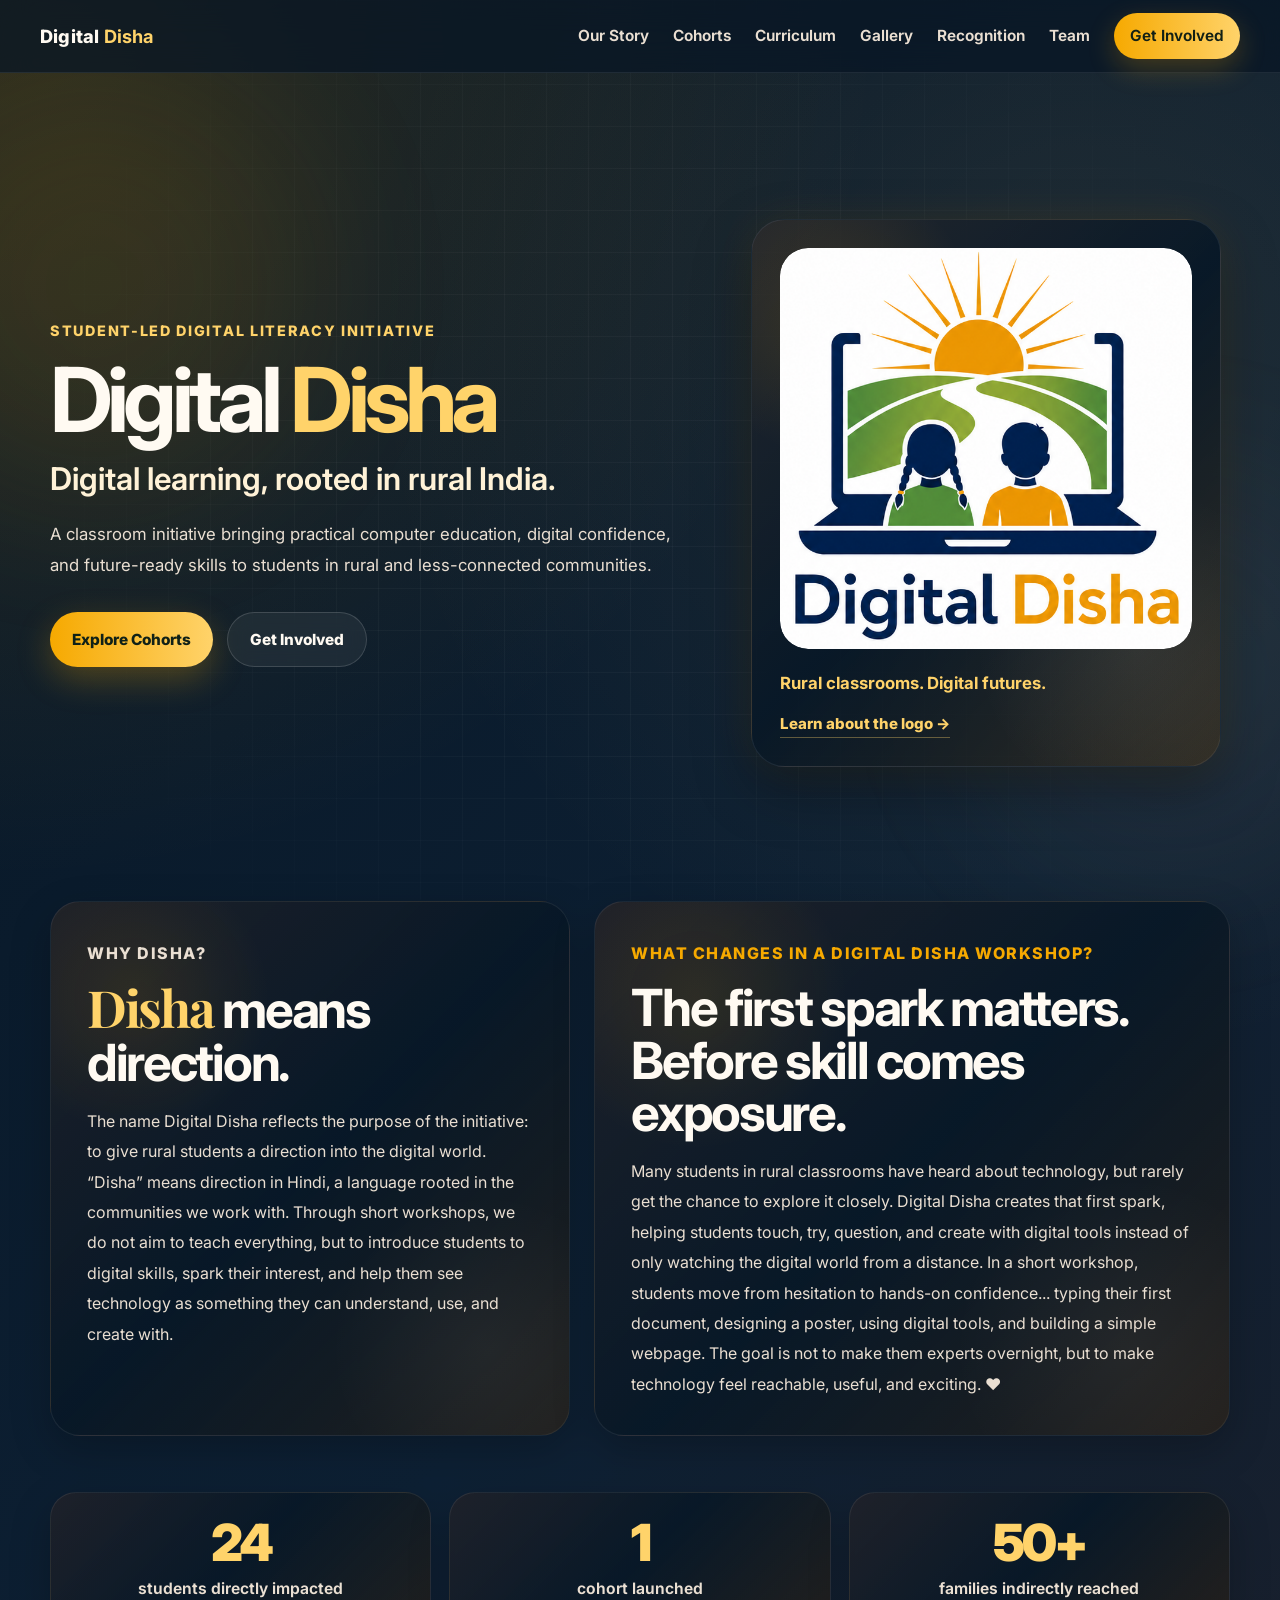
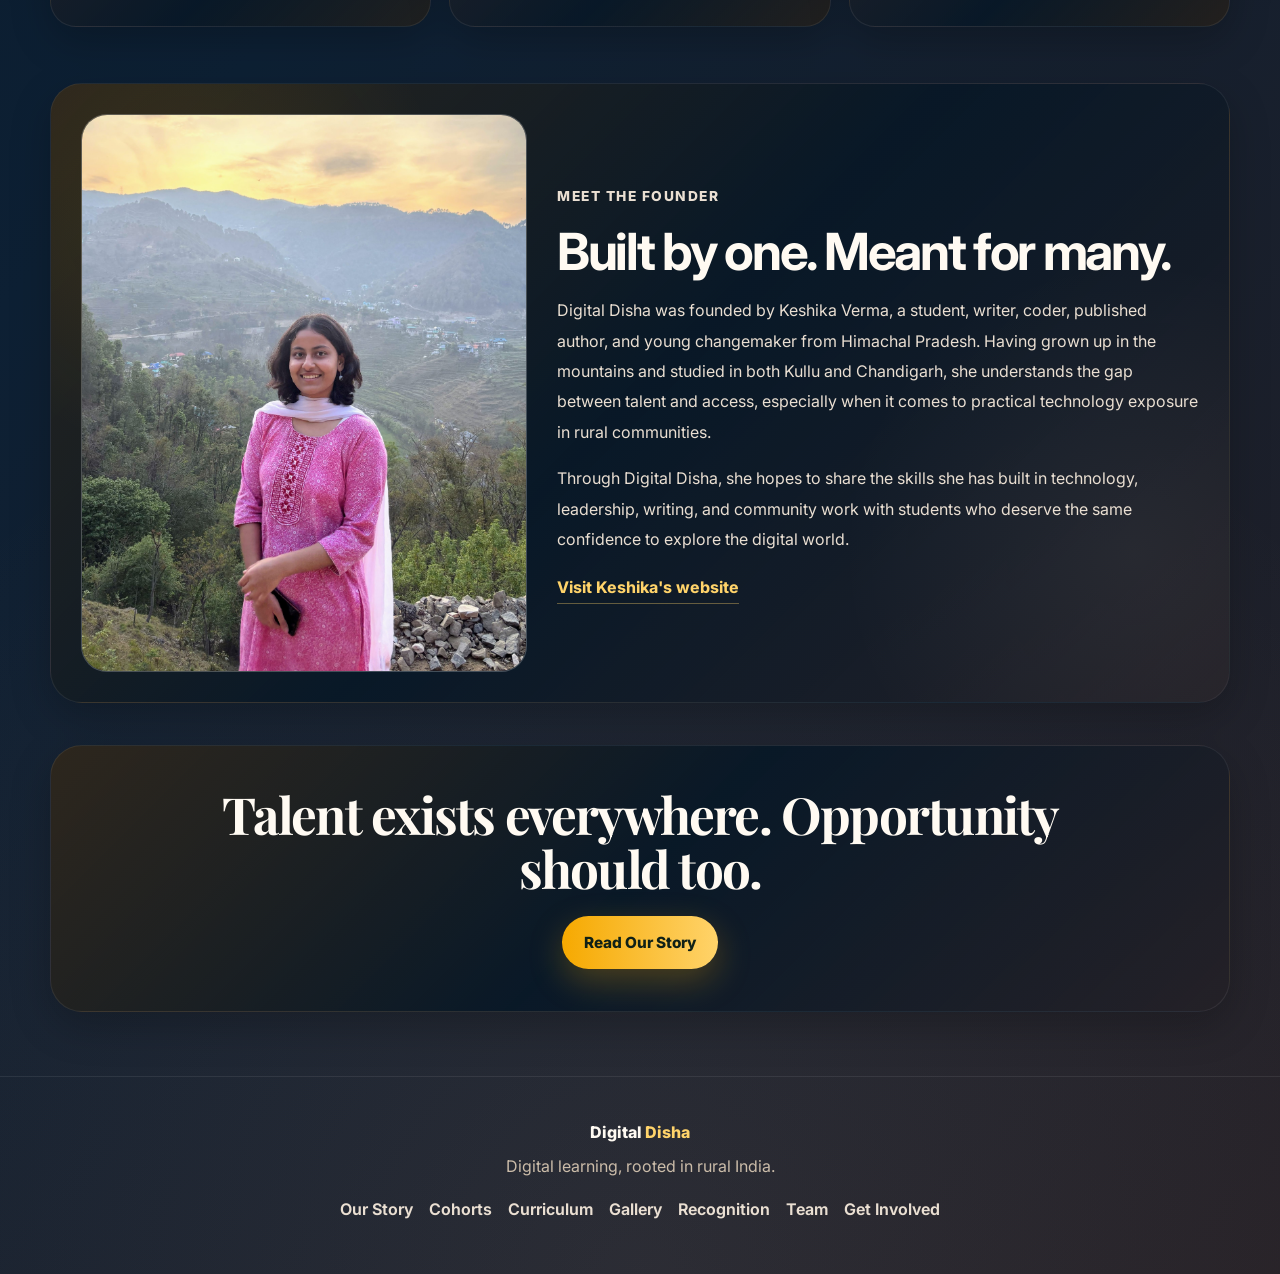
==== commit d7f169a1: "Final_Changes_03.06.26" ====
--- a/index.html
+++ b/index.html
@@ -39,9 +39,9 @@
         <a href="cohorts.html">Cohorts</a>
         <a href="curriculum.html">Curriculum</a>
         <a href="gallery.html">Gallery</a>
+        <a href="recognition.html">Recognition</a>
         <a href="team.html">Team</a>
-        <a href="recognition.html">Recognition</a>
-        <a class="nav-pill" href="support.html">Support</a>
+        <a class="nav-pill" href="support.html">Get Involved</a>
       </div>
     </nav>
   </header>
@@ -63,13 +63,13 @@
 
           <div class="hero-buttons">
             <a class="primary-btn" href="cohorts.html">Explore Cohorts</a>
-            <a class="secondary-btn" href="support.html">Support Digital Disha</a>
+            <a class="secondary-btn" href="support.html">Get Involved</a>
           </div>
         </div>
 
         <div class="hero-visual reveal">
           <div class="logo-preview-card">
-            <a class="logo-image-wrap logo-clickable" href="logo-story.html" aria-label="Learn more about the Digital Disha logo story">
+            <a class="logo-image-wrap logo-clickable" href="our-story.html#logo-story" aria-label="Learn more about the Digital Disha logo story">
               <img src="images/digital_disha_logo.png" alt="Digital Disha logo" />
             </a>
         
@@ -77,8 +77,8 @@
               <strong>Rural classrooms. Digital futures.</strong><br />
             </p>
         
-            <a class="logo-story-link" href="logo-story.html">
-              Learn the story behind the logo →
+            <a class="logo-story-link" href="our-story.html#logo-story">
+              Learn about the logo →
             </a>
           </div>
         </div>
@@ -94,22 +94,18 @@
           <h2><span>Disha</span> means direction.</h2>
 
           <p>
-            Digital Disha is about giving rural students a direction into the digital world.
-            It helps them move from simply seeing technology around them to understanding it,
-            using it, and creating with it.
+            The name Digital Disha reflects the purpose of the initiative: to give rural students a direction into the digital world. “Disha” means direction in Hindi, a language rooted in the communities we work with. Through short workshops, we do not aim to teach everything, but to introduce students to digital skills, spark their interest, and help them see technology as something they can understand, use, and create with.
+
           </p>
         </article>
 
         <article class="glass-card about-card reveal">
-          <p class="section-mini">What is Digital Disha?</p>
-
-          <h2>A pathway from rural classrooms to digital possibility.</h2>
-
-          <p>
-            Digital Disha introduces students in rural and less-connected areas to computers,
-            digital tools, internet safety, creative software, and basic technology skills.
-            The goal is not just to teach tools, but to build confidence, curiosity,
-            and self-belief.
+          <p class="section-mini">WHAT CHANGES IN A DIGITAL DISHA WORKSHOP?</p>
+
+          <h2>The first spark matters. Before skill comes exposure.</h2>
+
+          <p>
+            Many students in rural classrooms have heard about technology, but rarely get the chance to explore it closely. Digital Disha creates that first spark, helping students touch, try, question, and create with digital tools instead of only watching the digital world from a distance. In a short workshop, students move from hesitation to hands-on confidence... typing their first document, designing a poster, using digital tools, and building a simple webpage. The goal is not to make them experts overnight, but to make technology feel reachable, useful, and exciting. ❤️
           </p>
         </article>
       </div>
@@ -161,9 +157,8 @@
           </p>
 
           <div class="text-links">
-            <a href="team.html">Read more about the team</a>
             <a
-              href="https://keshika-verma.github.io/KeshikaVerma/"
+              href="https://keshika.netlify.app/"
               target="_blank"
               rel="noreferrer"
             >
@@ -194,7 +189,7 @@
       <a href="gallery.html">Gallery</a>
       <a href="recognition.html">Recognition</a>
       <a href="team.html">Team</a>
-      <a href="support.html">Support</a>
+      <a href="support.html">Get Involved</a>
     </div>
   </footer>
 
--- a/style.css
+++ b/style.css
@@ -423,19 +423,20 @@
   z-index: 1;
   min-height: 370px;
   border-radius: 28px;
-  background: rgba(255, 255, 255, 0.95);
+  background: transparent;
   display: grid;
   place-items: center;
-  padding: 28px;
+  padding: 0;
   overflow: hidden;
 }
 
 .logo-image-wrap img {
   width: 100%;
-  max-width: 390px;
+  max-width: 430px;
   height: auto;
   object-fit: contain;
   display: block;
+  border-radius: 28px;
 }
 
 .logo-clickable {
@@ -445,7 +446,6 @@
 
 .logo-clickable:hover {
   transform: translateY(-4px) scale(1.015);
-  box-shadow: 0 18px 42px rgba(0,0,0,0.22);
 }
 
 .logo-story-link {
@@ -666,7 +666,7 @@
 
 .story-image-card {
   align-self: start;
-  margin-top: -6px;
+  margin-top: -18px;
   padding: 24px;
   border-radius: 34px;
   background: linear-gradient(
@@ -693,22 +693,27 @@
   pointer-events: none;
 }
 
+.story-image-card > * {
+  position: relative;
+  z-index: 1;
+}
+
 .story-mini {
   color: var(--saffron-light);
   font-size: 0.9rem;
   letter-spacing: 1.7px;
   text-transform: uppercase;
   font-weight: 800;
-  margin-bottom: 16px;
+  margin-bottom: 14px;
 }
 
 .story-hero h1 {
-  font-size: clamp(2.8rem, 5.8vw, 4.9rem);
+  font-size: clamp(2.55rem, 5vw, 4.65rem);
   line-height: 1;
-  letter-spacing: -0.05em;
+  letter-spacing: -0.055em;
   margin-bottom: 18px;
   color: var(--text-main);
-  max-width: 850px;
+  max-width: 780px;
 }
 
 .story-hero h1 span {
@@ -720,9 +725,9 @@
 .story-intro {
   max-width: 720px;
   color: var(--text-soft);
-  font-size: 1.08rem;
-  line-height: 1.9;
-  margin-bottom: 28px;
+  font-size: 1.04rem;
+  line-height: 1.85;
+  margin-bottom: 26px;
 }
 
 .story-jump-links {
@@ -768,6 +773,16 @@
   padding: 28px;
   color: var(--text-muted);
   font-weight: 750;
+  overflow: hidden;
+}
+
+.story-main-photo img {
+  width: 100%;
+  height: 100%;
+  min-height: inherit;
+  object-fit: cover;
+  display: block;
+  border-radius: 24px;
 }
 
 .story-image-caption {
@@ -851,6 +866,104 @@
   margin-bottom: 0;
 }
 
+/* =========================================================
+   OUR STORY PAGE - LOGO STORY SECTION
+========================================================= */
+
+.logo-story-panel {
+  display: block;
+}
+
+.logo-story-intro {
+  max-width: 100%;
+  margin-bottom: 28px;
+}
+
+.logo-story-intro p {
+  color: var(--text-soft);
+  line-height: 1.9;
+  font-size: 1rem;
+  margin-bottom: 18px;
+  max-width: 980px;
+}
+
+.logo-story-body {
+  display: grid;
+  grid-template-columns: 1.08fr 0.92fr;
+  gap: 30px;
+  align-items: center;
+}
+
+.logo-symbol-grid {
+  display: grid;
+  grid-template-columns: repeat(2, 1fr);
+  gap: 14px;
+}
+
+.logo-symbol-card {
+  padding: 18px;
+  border-radius: 22px;
+  background: rgba(255,255,255,0.04);
+  border: 1px solid rgba(255,255,255,0.075);
+}
+
+.logo-symbol-card span {
+  display: inline-block;
+  color: var(--saffron-light);
+  font-size: 0.78rem;
+  font-weight: 850;
+  letter-spacing: 1.2px;
+  text-transform: uppercase;
+  margin-bottom: 10px;
+}
+
+.logo-symbol-card h3 {
+  color: var(--text-main);
+  font-size: 1.08rem;
+  line-height: 1.25;
+  margin-bottom: 8px;
+}
+
+.logo-symbol-card p {
+  color: var(--text-soft);
+  font-size: 0.93rem;
+  line-height: 1.7;
+  margin-bottom: 0;
+}
+
+.logo-story-frame {
+  align-self: center;
+  border-radius: 26px;
+  padding: 0;
+  background: transparent;
+  border: none;
+  box-shadow: none;
+}
+
+.logo-story-image {
+  min-height: 390px;
+  border-radius: 28px;
+  background: transparent;
+  display: grid;
+  place-items: center;
+  padding: 0;
+  overflow: hidden;
+}
+
+.logo-story-image img {
+  width: 100%;
+  max-width: 390px;
+  height: auto;
+  object-fit: contain;
+  border-radius: 28px;
+  display: block;
+}
+
+.logo-story-frame .image-note {
+  margin-top: 14px;
+  text-align: center;
+}
+
 .split-panel {
   display: grid;
   grid-template-columns: 1.08fr 0.92fr;
@@ -885,6 +998,16 @@
   color: var(--text-muted);
   padding: 24px;
   font-weight: 750;
+  overflow: hidden;
+}
+
+.photo-placeholder img {
+  width: 100%;
+  height: 100%;
+  min-height: inherit;
+  object-fit: cover;
+  display: block;
+  border-radius: 18px;
 }
 
 .photo-placeholder.tall {
@@ -938,6 +1061,97 @@
 
 .quote-band {
   padding: 24px 0 66px;
+}
+
+/* =========================================================
+   OUR STORY RESPONSIVE
+========================================================= */
+
+@media (max-width: 980px) {
+  .story-hero {
+    padding-top: 62px;
+  }
+
+  .story-hero-grid,
+  .split-panel,
+  .split-panel.reverse,
+  .logo-story-body {
+    grid-template-columns: 1fr;
+  }
+
+  .story-image-card {
+    margin-top: 0;
+    max-width: 680px;
+  }
+
+  .story-main-photo {
+    min-height: 320px;
+  }
+
+  .photo-placeholder,
+  .photo-placeholder.tall {
+    min-height: 300px;
+  }
+
+  .logo-story-frame {
+    max-width: 520px;
+    margin: 0 auto;
+  }
+
+  .milestone-grid {
+    grid-template-columns: 1fr;
+  }
+}
+
+@media (max-width: 760px) {
+  .story-hero h1 {
+    font-size: 2.55rem;
+    line-height: 1.03;
+  }
+
+  .story-intro,
+  .story-panel p,
+  .story-image-caption {
+    font-size: 0.97rem;
+  }
+
+  .story-image-card,
+  .story-panel {
+    border-radius: 24px;
+    padding: 24px;
+  }
+
+  .story-main-photo {
+    min-height: 260px;
+    border-radius: 20px;
+    padding: 0;
+  }
+
+  .story-main-photo img {
+    border-radius: 18px;
+  }
+
+  .story-jump-links a {
+    width: 100%;
+  }
+
+  .logo-symbol-grid {
+    grid-template-columns: 1fr;
+  }
+
+  .logo-story-image {
+    min-height: 280px;
+  }
+
+  .photo-frame {
+    padding: 10px;
+    border-radius: 22px;
+  }
+
+  .photo-placeholder,
+  .photo-placeholder.tall {
+    min-height: 250px;
+  }
 }
 
 /* =========================================================
@@ -1663,11 +1877,15 @@
   margin-bottom: 28px;
 }
 
-.team-actions {
+.team-actions,
+.join-actions,
+.founder-links {
   display: flex;
   flex-wrap: wrap;
   gap: 12px;
 }
+
+/* Right-side hero card */
 
 .team-note-card {
   padding: 24px;
@@ -1684,20 +1902,29 @@
     0 0 44px rgba(246, 169, 0, 0.10);
   position: relative;
   overflow: hidden;
-  margin-top: -6px;
-}
-
-.team-note-card::before {
+  margin-top: 0;
+  align-self: start;
+  transform: translateY(-56px);
+}
+
+.team-note-card::before,
+.founder-profile-card::before,
+.recruit-panel::before {
   content: "";
   position: absolute;
   inset: 0;
+  pointer-events: none;
+}
+
+.team-note-card::before {
   background:
     radial-gradient(circle at 18% 18%, rgba(246,169,0,0.13), transparent 24%),
     radial-gradient(circle at 82% 78%, rgba(234,220,200,0.08), transparent 28%);
-  pointer-events: none;
-}
-
-.team-note-card > * {
+}
+
+.team-note-card > *,
+.founder-profile-card > *,
+.recruit-panel > * {
   position: relative;
   z-index: 1;
 }
@@ -1735,6 +1962,16 @@
   font-size: 0.93rem;
   line-height: 1.45;
   font-weight: 650;
+}
+
+.team-mini-item .join-actions {
+  margin-top: 12px;
+}
+
+/* Founder profile */
+
+.founder-section {
+  padding: 20px 0 34px;
 }
 
 .founder-profile-card {
@@ -1757,19 +1994,9 @@
 }
 
 .founder-profile-card::before {
-  content: "";
-  position: absolute;
-  inset: 0;
   background:
     radial-gradient(circle at 12% 20%, rgba(246,169,0,0.10), transparent 22%),
     radial-gradient(circle at 92% 76%, rgba(234,220,200,0.06), transparent 25%);
-  pointer-events: none;
-}
-
-.founder-photo,
-.founder-bio {
-  position: relative;
-  z-index: 1;
 }
 
 .founder-photo-placeholder {
@@ -1785,6 +2012,7 @@
   color: var(--text-muted);
   font-weight: 700;
   padding: 24px;
+  overflow: hidden;
 }
 
 .founder-bio .section-label {
@@ -1833,12 +2061,7 @@
   font-weight: 700;
 }
 
-.founder-links {
-  display: flex;
-  flex-wrap: wrap;
-  gap: 12px;
-  margin-top: 20px;
-}
+/* Join section */
 
 .recruit-section {
   padding: 28px 0 66px;
@@ -1860,461 +2083,91 @@
 }
 
 .recruit-panel::before {
-  content: "";
-  position: absolute;
-  inset: 0;
   background:
-    radial-gradient(circle at 16% 18%, rgba(246, 169, 0, 0.10), transparent 22%),
-    radial-gradient(circle at 84% 84%, rgba(234, 220, 200, 0.05), transparent 25%);
-  pointer-events: none;
-}
-
-.recruit-panel > * {
-  position: relative;
-  z-index: 1;
-}
-
-.recruit-heading {
-  max-width: 820px;
-  margin-bottom: 28px;
-}
-
-.recruit-heading p {
+    radial-gradient(circle at 14% 20%, rgba(246, 169, 0, 0.12), transparent 24%),
+    radial-gradient(circle at 88% 78%, rgba(234, 220, 200, 0.06), transparent 28%);
+}
+
+.join-grid {
+  display: grid;
+  grid-template-columns: 1.05fr 0.95fr;
+  gap: 30px;
+  align-items: center;
+}
+
+.join-kicker {
   color: var(--saffron-light);
   font-size: 0.86rem;
-  letter-spacing: 1.5px;
+  letter-spacing: 1.6px;
   text-transform: uppercase;
-  font-weight: 800;
-  margin-bottom: 12px;
-}
-
-.recruit-heading h2 {
-  color: var(--text-main);
-  font-size: clamp(2rem, 4vw, 3.45rem);
-  line-height: 1.04;
-  letter-spacing: -0.045em;
+  font-weight: 850;
   margin-bottom: 14px;
 }
 
-.recruit-heading h3 {
-  color: var(--text-soft);
-  font-size: 1.03rem;
-  line-height: 1.85;
-  font-weight: 500;
-}
-
-.roles-grid {
-  display: grid;
-  grid-template-columns: repeat(3, 1fr);
-  gap: 18px;
-  margin-bottom: 28px;
-}
-
-.role-card {
-  padding: 22px;
-  border-radius: 24px;
-  background: rgba(255,255,255,0.04);
-  border: 1px solid rgba(255,255,255,0.07);
-}
-
-.role-card span {
-  display: inline-block;
-  color: var(--saffron-light);
-  font-size: 0.82rem;
-  font-weight: 850;
-  letter-spacing: 1.4px;
-  text-transform: uppercase;
-  margin-bottom: 12px;
-}
-
-.role-card h3 {
-  color: var(--text-main);
-  font-size: 1.14rem;
-  line-height: 1.28;
-  margin-bottom: 10px;
-}
-
-.role-card p {
-  color: var(--text-soft);
-  font-size: 0.96rem;
-  line-height: 1.75;
-}
-
-.application-card {
-  display: grid;
-  grid-template-columns: 1.1fr 0.9fr;
-  gap: 24px;
-  align-items: center;
-  padding: 24px;
-  border-radius: 28px;
-  background: rgba(255,255,255,0.04);
-  border: 1px solid rgba(255,255,255,0.075);
-}
-
-.application-card h3 {
-  color: var(--text-main);
-  font-size: clamp(1.4rem, 3vw, 2rem);
-  line-height: 1.08;
-  letter-spacing: -0.035em;
-  margin-bottom: 10px;
-}
-
-.application-card p {
-  color: var(--text-soft);
-  line-height: 1.8;
-}
-
-.application-actions {
-  display: flex;
-  flex-wrap: wrap;
-  justify-content: flex-end;
-  gap: 12px;
-}
-
-/* =========================================================
-   TEAM PAGE
-========================================================= */
-
-.team-hero {
-  padding: 82px 0 40px;
-}
-
-.team-hero-grid {
-  display: grid;
-  grid-template-columns: 1.08fr 0.92fr;
-  gap: 44px;
-  align-items: start;
-}
-
-.team-hero h1 {
-  font-size: clamp(3rem, 6vw, 5.35rem);
-  line-height: 0.98;
+.join-copy h2 {
+  color: var(--text-main);
+  font-size: clamp(2.25rem, 4.8vw, 4.1rem);
+  line-height: 1.02;
   letter-spacing: -0.055em;
   margin-bottom: 18px;
-  color: var(--text-main);
-  max-width: 860px;
-}
-
-.team-hero h1 span {
-  color: var(--saffron-light);
-  font-family: "Playfair Display", serif;
-  letter-spacing: -0.04em;
-}
-
-.team-intro {
-  max-width: 740px;
-  color: var(--text-soft);
-  font-size: 1.06rem;
-  line-height: 1.9;
-  margin-bottom: 28px;
-}
-
-.team-actions {
-  display: flex;
-  flex-wrap: wrap;
-  gap: 12px;
-}
-
-.team-note-card {
-  padding: 24px;
-  border-radius: 34px;
-  background: linear-gradient(
-    135deg,
-    rgba(39, 40, 45, 0.82),
-    rgba(8, 24, 39, 0.94),
-    rgba(66, 45, 16, 0.52)
-  );
-  border: 1px solid rgba(255,255,255,0.08);
-  box-shadow:
-    0 22px 56px rgba(0,0,0,0.34),
-    0 0 44px rgba(246, 169, 0, 0.10);
-  position: relative;
-  overflow: hidden;
-  margin-top: 34px;
-}
-
-.team-note-card::before {
-  content: "";
-  position: absolute;
-  inset: 0;
-  background:
-    radial-gradient(circle at 18% 18%, rgba(246,169,0,0.13), transparent 24%),
-    radial-gradient(circle at 82% 78%, rgba(234,220,200,0.08), transparent 28%);
-  pointer-events: none;
-}
-
-.team-note-card > * {
-  position: relative;
-  z-index: 1;
-}
-
-.team-note-card h2 {
-  font-size: clamp(1.6rem, 3vw, 2.2rem);
-  line-height: 1.1;
-  letter-spacing: -0.04em;
-  margin-bottom: 14px;
-  color: var(--text-main);
-}
-
-.team-note-card h2 span {
-  color: var(--saffron-light);
-}
-
-.team-note-card p {
-  color: var(--text-soft);
+  max-width: 780px;
+}
+
+.join-copy p {
+  color: var(--text-soft);
+  font-size: 1.02rem;
   line-height: 1.85;
-  margin-bottom: 16px;
-}
-
-.team-mini-list {
-  display: grid;
-  gap: 10px;
-  margin-top: 18px;
-}
-
-.team-mini-item {
-  padding: 13px 15px;
-  border-radius: 18px;
-  background: rgba(255,255,255,0.04);
-  border: 1px solid rgba(255,255,255,0.07);
-  color: var(--text-soft);
-  font-size: 0.93rem;
-  line-height: 1.45;
-  font-weight: 650;
-}
-
-.founder-profile-card {
-  display: grid;
-  grid-template-columns: 0.82fr 1.18fr;
-  gap: 30px;
-  align-items: center;
-  border-radius: 34px;
-  padding: 30px;
-  background: linear-gradient(
-    135deg,
-    rgba(58, 41, 18, 0.64),
-    rgba(8, 24, 39, 0.95),
-    rgba(36, 32, 38, 0.74)
-  );
-  border: 1px solid rgba(255,255,255,0.075);
-  box-shadow: var(--shadow-soft);
-  position: relative;
-  overflow: hidden;
-}
-
-.founder-profile-card::before {
-  content: "";
-  position: absolute;
-  inset: 0;
-  background:
-    radial-gradient(circle at 12% 20%, rgba(246,169,0,0.10), transparent 22%),
-    radial-gradient(circle at 92% 76%, rgba(234,220,200,0.06), transparent 25%);
-  pointer-events: none;
-}
-
-.founder-photo,
-.founder-bio {
-  position: relative;
-  z-index: 1;
-}
-
-.founder-photo-placeholder {
-  min-height: 430px;
-  border-radius: 26px;
-  border: 1px dashed rgba(255,255,255,0.2);
-  background:
-    radial-gradient(circle at 30% 20%, rgba(246,169,0,0.14), transparent 28%),
-    rgba(255,255,255,0.04);
-  display: grid;
-  place-items: center;
-  text-align: center;
-  color: var(--text-muted);
-  font-weight: 700;
-  padding: 24px;
-}
-
-.founder-bio .section-label {
-  color: var(--saffron-light);
-  font-size: 0.86rem;
-  letter-spacing: 1.5px;
-  text-transform: uppercase;
-  font-weight: 800;
-  margin-bottom: 13px;
-}
-
-.founder-bio h2 {
-  color: var(--text-main);
-  font-size: clamp(2rem, 4vw, 3.35rem);
-  line-height: 1.03;
-  letter-spacing: -0.045em;
-  margin-bottom: 18px;
-}
-
-.founder-bio h2 span {
-  color: var(--saffron-light);
-  font-family: "Playfair Display", serif;
-}
-
-.founder-bio p {
-  color: var(--text-soft);
-  line-height: 1.9;
-  margin-bottom: 16px;
-  font-size: 1rem;
-}
-
-.founder-tags {
+  max-width: 760px;
+}
+
+.join-tags {
   display: flex;
   flex-wrap: wrap;
   gap: 10px;
-  margin: 20px 0 22px;
-}
-
-.founder-tags span {
-  padding: 9px 12px;
+  margin-top: 22px;
+}
+
+.join-tags span {
+  padding: 10px 13px;
   border-radius: 999px;
-  background: rgba(255,255,255,0.045);
-  border: 1px solid rgba(255,255,255,0.075);
-  color: var(--text-soft);
-  font-size: 0.88rem;
-  font-weight: 700;
-}
-
-.founder-links {
-  display: flex;
-  flex-wrap: wrap;
-  gap: 12px;
-  margin-top: 20px;
-}
-
-.recruit-section {
-  padding: 28px 0 66px;
-}
-
-.recruit-panel {
-  border-radius: 34px;
-  padding: 38px;
-  background: linear-gradient(
-    135deg,
-    rgba(35, 34, 40, 0.80),
-    rgba(8, 24, 39, 0.94),
-    rgba(46, 32, 16, 0.58)
-  );
-  border: 1px solid rgba(255,255,255,0.075);
-  box-shadow: var(--shadow-soft);
-  position: relative;
-  overflow: hidden;
-}
-
-.recruit-panel::before {
-  content: "";
-  position: absolute;
-  inset: 0;
+  background: rgba(246, 169, 0, 0.10);
+  border: 1px solid rgba(246, 169, 0, 0.22);
+  color: var(--saffron-light);
+  font-size: 0.86rem;
+  font-weight: 800;
+}
+
+.join-action-card {
+  padding: 28px;
+  border-radius: 28px;
   background:
-    radial-gradient(circle at 16% 18%, rgba(246, 169, 0, 0.10), transparent 22%),
-    radial-gradient(circle at 84% 84%, rgba(234, 220, 200, 0.05), transparent 25%);
-  pointer-events: none;
-}
-
-.recruit-panel > * {
-  position: relative;
-  z-index: 1;
-}
-
-.recruit-heading {
-  max-width: 820px;
-  margin-bottom: 28px;
-}
-
-.recruit-heading p {
-  color: var(--saffron-light);
-  font-size: 0.86rem;
-  letter-spacing: 1.5px;
-  text-transform: uppercase;
-  font-weight: 800;
-  margin-bottom: 12px;
-}
-
-.recruit-heading h2 {
-  color: var(--text-main);
-  font-size: clamp(2rem, 4vw, 3.45rem);
-  line-height: 1.04;
-  letter-spacing: -0.045em;
-  margin-bottom: 14px;
-}
-
-.recruit-heading h3 {
-  color: var(--text-soft);
-  font-size: 1.03rem;
-  line-height: 1.85;
-  font-weight: 500;
-}
-
-.roles-grid {
-  display: grid;
-  grid-template-columns: repeat(3, 1fr);
-  gap: 18px;
-  margin-bottom: 28px;
-}
-
-.role-card {
-  padding: 22px;
-  border-radius: 24px;
-  background: rgba(255,255,255,0.04);
-  border: 1px solid rgba(255,255,255,0.07);
-}
-
-.role-card span {
-  display: inline-block;
+    linear-gradient(135deg, rgba(255,255,255,0.055), rgba(255,255,255,0.025)),
+    rgba(255,255,255,0.035);
+  border: 1px solid rgba(255,255,255,0.09);
+  box-shadow: 0 18px 42px rgba(0,0,0,0.18);
+}
+
+.join-action-card > p:first-child {
   color: var(--saffron-light);
   font-size: 0.82rem;
-  font-weight: 850;
   letter-spacing: 1.4px;
   text-transform: uppercase;
+  font-weight: 850;
   margin-bottom: 12px;
 }
 
-.role-card h3 {
-  color: var(--text-main);
-  font-size: 1.14rem;
-  line-height: 1.28;
-  margin-bottom: 10px;
-}
-
-.role-card p {
-  color: var(--text-soft);
-  font-size: 0.96rem;
-  line-height: 1.75;
-}
-
-.application-card {
-  display: grid;
-  grid-template-columns: 1.1fr 0.9fr;
-  gap: 24px;
-  align-items: center;
-  padding: 24px;
-  border-radius: 28px;
-  background: rgba(255,255,255,0.04);
-  border: 1px solid rgba(255,255,255,0.075);
-}
-
-.application-card h3 {
-  color: var(--text-main);
-  font-size: clamp(1.4rem, 3vw, 2rem);
+.join-action-card h3 {
+  color: var(--text-main);
+  font-size: clamp(1.55rem, 3vw, 2.25rem);
   line-height: 1.08;
-  letter-spacing: -0.035em;
-  margin-bottom: 10px;
-}
-
-.application-card p {
-  color: var(--text-soft);
-  line-height: 1.8;
-}
-
-.application-actions {
-  display: flex;
-  flex-wrap: wrap;
-  justify-content: flex-end;
-  gap: 12px;
+  letter-spacing: -0.04em;
+  margin-bottom: 12px;
+}
+
+.join-action-card p {
+  color: var(--text-soft);
+  line-height: 1.78;
+  margin-bottom: 22px;
 }
 
 /* =========================================================
@@ -2324,7 +2177,7 @@
 @media (max-width: 980px) {
   .team-hero-grid,
   .founder-profile-card,
-  .application-card {
+  .join-grid {
     grid-template-columns: 1fr;
   }
 
@@ -2334,14 +2187,7 @@
 
   .team-note-card {
     margin-top: 0;
-  }
-
-  .roles-grid {
-    grid-template-columns: 1fr;
-  }
-
-  .application-actions {
-    justify-content: flex-start;
+    transform: none;
   }
 }
 
@@ -2353,9 +2199,8 @@
   .team-intro,
   .team-note-card p,
   .founder-bio p,
-  .recruit-heading h3,
-  .role-card p,
-  .application-card p {
+  .join-copy p,
+  .join-action-card p {
     font-size: 0.97rem;
   }
 
@@ -2370,7 +2215,12 @@
     min-height: 300px;
   }
 
-  .application-actions a {
+  .join-action-card {
+    padding: 22px;
+    border-radius: 22px;
+  }
+
+  .join-actions a {
     width: 100%;
   }
 }
@@ -2380,7 +2230,7 @@
 ========================================================= */
 
 .gallery-hero {
-  padding: 82px 0 38px;
+  padding: 72px 0 38px;
 }
 
 .gallery-hero-grid {
@@ -2392,11 +2242,11 @@
 
 .gallery-hero h1 {
   color: var(--text-main);
-  font-size: clamp(3.15rem, 6.6vw, 5.65rem);
-  line-height: 0.96;
-  letter-spacing: -0.055em;
+  font-size: clamp(2.6rem, 4.9vw, 4.25rem);
+  line-height: 1.02;
+  letter-spacing: -0.05em;
   margin-bottom: 18px;
-  max-width: 880px;
+  max-width: 820px;
 }
 
 .gallery-hero h1 span {
@@ -2703,7 +2553,7 @@
 
 @media (max-width: 760px) {
   .gallery-hero h1 {
-    font-size: 2.85rem;
+    font-size: 2.35rem;
   }
 
   .gallery-intro,
@@ -2809,27 +2659,20 @@
 }
 
 .hero-photo-placeholder {
-  min-height: 390px;
   border-radius: 26px;
-  border: 1px dashed rgba(255,255,255,0.18);
-  background:
-    linear-gradient(rgba(255,255,255,0.032) 1px, transparent 1px),
-    linear-gradient(90deg, rgba(255,255,255,0.032) 1px, transparent 1px),
-    rgba(255,255,255,0.035);
-  background-size: 30px 30px;
-  display: grid;
-  place-items: center;
-  text-align: center;
-  color: var(--text-muted);
-  font-weight: 750;
-  padding: 24px;
+  border: 1px solid rgba(255,255,255,0.12);
+  background: rgba(255,255,255,0.035);
+  display: block;
+  overflow: hidden;
+  padding: 0;
 }
 
 .hero-photo-placeholder img {
   width: 100%;
-  height: 100%;
-  object-fit: cover;
+  height: auto;
+  object-fit: contain;
   border-radius: 24px;
+  display: block;
 }
 
 .hero-frame-caption {
@@ -2880,80 +2723,76 @@
   padding: 26px 0 34px;
 }
 
+/* =========================================================
+   COHORT 1 GALLERY - NO-GAP MASONRY
+========================================================= */
+
 .photo-mosaic {
-  display: grid;
-  grid-template-columns: repeat(12, 1fr);
-  gap: 18px;
+  column-count: 3;
+  column-gap: 18px;
 }
 
 .photo-card {
-  grid-column: span 4;
+  display: block;
+  width: 100%;
+  break-inside: avoid;
+  margin: 0 0 18px;
   border-radius: 30px;
   padding: 12px;
   background:
     linear-gradient(135deg, rgba(255,255,255,0.08), rgba(255,255,255,0.025)),
-    linear-gradient(135deg, rgba(35, 34, 40, 0.80), rgba(8, 24, 39, 0.94), rgba(46, 32, 16, 0.58));
+    linear-gradient(
+      135deg,
+      rgba(35, 34, 40, 0.80),
+      rgba(8, 24, 39, 0.94),
+      rgba(46, 32, 16, 0.58)
+    );
   border: 1px solid rgba(255,255,255,0.08);
   box-shadow: 0 18px 42px rgba(0,0,0,0.22);
-  position: relative;
   overflow: hidden;
+  transform: none !important;
   transition: transform 0.28s ease, border-color 0.28s ease, box-shadow 0.28s ease;
 }
 
 .photo-card:hover {
-  transform: translateY(-5px) rotate(0deg) !important;
+  transform: translateY(-5px) !important;
   border-color: rgba(255, 211, 106, 0.22);
   box-shadow: 0 24px 52px rgba(0,0,0,0.30);
 }
 
-.photo-card.featured {
-  grid-column: span 8;
-}
-
-.photo-card.tall {
-  grid-row: span 2;
-}
-
-.photo-card.polaroid-left {
-  transform: rotate(-1.3deg);
-}
-
+.photo-inner {
+  border-radius: 22px;
+  overflow: hidden;
+  background: transparent;
+  border: none;
+  min-height: 0;
+  display: block;
+  padding: 0;
+}
+
+.photo-inner.has-image {
+  padding: 0 !important;
+  border: none !important;
+  overflow: hidden;
+}
+
+.photo-inner.has-image img {
+  width: 100%;
+  height: auto;
+  min-height: 0;
+  object-fit: contain;
+  display: block;
+  border-radius: 20px;
+}
+
+/* These are neutralized because masonry should decide height naturally. */
+.photo-card.featured,
+.photo-card.tall,
+.photo-card.polaroid-left,
 .photo-card.polaroid-right {
-  transform: rotate(1.2deg);
-}
-
-.photo-inner {
-  min-height: 250px;
-  border-radius: 22px;
-  border: 1px dashed rgba(255,255,255,0.18);
-  background:
-    linear-gradient(rgba(255,255,255,0.028) 1px, transparent 1px),
-    linear-gradient(90deg, rgba(255,255,255,0.028) 1px, transparent 1px),
-    rgba(255,255,255,0.035);
-  background-size: 28px 28px;
-  display: grid;
-  place-items: center;
-  text-align: center;
-  color: var(--text-muted);
-  padding: 20px;
-  font-weight: 750;
-  overflow: hidden;
-}
-
-.photo-card.featured .photo-inner {
-  min-height: 360px;
-}
-
-.photo-card.tall .photo-inner {
-  min-height: 520px;
-}
-
-.photo-inner img {
-  width: 100%;
-  height: 100%;
-  min-height: inherit;
-  object-fit: cover;
-  border-radius: 20px;
+  grid-column: auto;
+  grid-row: auto;
+  transform: none !important;
 }
 
 .video-mini-section {
@@ -3018,34 +2857,77 @@
 }
 
 .video-thumbnail {
-  min-height: 240px;
+  min-height: 280px;
   border-radius: 26px;
-  border: 1px dashed rgba(255,255,255,0.18);
-  background:
-    radial-gradient(circle at 50% 35%, rgba(246, 169, 0, 0.14), transparent 28%),
-    linear-gradient(rgba(255,255,255,0.032) 1px, transparent 1px),
-    linear-gradient(90deg, rgba(255,255,255,0.032) 1px, transparent 1px),
-    rgba(255,255,255,0.035);
-  background-size: auto, 30px 30px, 30px 30px, auto;
-  display: grid;
-  place-items: center;
+  border: 1px solid rgba(255,255,255,0.12);
+  background: rgba(255,255,255,0.035);
+  display: block;
+  position: relative;
+  overflow: hidden;
+  color: var(--text-muted);
+  font-weight: 750;
+}
+
+.video-thumbnail img {
+  width: 100%;
+  height: 100%;
+  min-height: 280px;
+  object-fit: cover;
+  display: block;
+  filter: brightness(0.78);
+  transition: transform 0.35s ease, filter 0.35s ease;
+}
+
+.video-thumbnail:hover img {
+  transform: scale(1.04);
+  filter: brightness(0.9);
+}
+
+.video-overlay {
+  position: absolute;
+  inset: 0;
+  display: flex;
+  flex-direction: column;
+  align-items: center;
+  justify-content: center;
+  transform: translateY(28px);
   text-align: center;
   padding: 24px;
-  color: var(--text-muted);
-  font-weight: 750;
+  background: linear-gradient(
+    135deg,
+    rgba(7, 22, 36, 0.20),
+    rgba(0, 0, 0, 0.35)
+  );
+}
+
+.video-overlay span {
+  color: var(--text-main);
+  font-weight: 850;
+  font-size: 1rem;
+  margin-top: 12px;
 }
 
 .play-symbol {
-  width: 70px;
-  height: 70px;
+  width: 76px;
+  height: 76px;
   border-radius: 50%;
   display: grid;
   place-items: center;
-  margin: 0 auto 14px;
+  margin: 0 auto;
   background: linear-gradient(90deg, var(--saffron), var(--saffron-light));
   color: #102117;
-  font-size: 1.7rem;
-  box-shadow: 0 12px 34px rgba(246, 169, 0, 0.24);
+  font-size: 1.75rem;
+  box-shadow: 0 12px 34px rgba(246, 169, 0, 0.34);
+}
+
+.camera-note {
+  display: inline-block;
+  margin-top: 12px;
+  color: var(--text-muted);
+  font-size: 0.92rem;
+  line-height: 1.6;
+  font-weight: 650;
+  opacity: 0.9;
 }
 
 /* =========================================================
@@ -3066,15 +2948,8 @@
     grid-template-columns: repeat(2, 1fr);
   }
 
-  .photo-card,
-  .photo-card.featured,
-  .photo-card.tall {
-    grid-column: span 6;
-  }
-
-  .photo-card.tall .photo-inner,
-  .photo-card.featured .photo-inner {
-    min-height: 330px;
+  .photo-mosaic {
+    column-count: 2;
   }
 }
 
@@ -3096,24 +2971,25 @@
   }
 
   .hero-photo-placeholder {
-    min-height: 300px;
+    min-height: 0;
   }
 
   .gallery-stats {
     grid-template-columns: 1fr;
   }
 
-  .photo-card,
-  .photo-card.featured,
-  .photo-card.tall {
-    grid-column: span 12;
-    transform: none;
-  }
-
-  .photo-inner,
-  .photo-card.tall .photo-inner,
-  .photo-card.featured .photo-inner {
-    min-height: 260px;
+  .photo-mosaic {
+    column-count: 1;
+  }
+
+  .photo-card {
+    margin-bottom: 16px;
+    border-radius: 24px;
+    padding: 10px;
+  }
+
+  .photo-inner.has-image img {
+    border-radius: 18px;
   }
 }
 
@@ -4139,7 +4015,7 @@
 }
 
 /* =========================================================
-   SUPPORT PAGE
+   SUPPORT / GET INVOLVED PAGE
 ========================================================= */
 
 .support-hero {
@@ -4150,7 +4026,7 @@
   display: grid;
   grid-template-columns: 1.08fr 0.92fr;
   gap: 44px;
-  align-items: start;
+  align-items: center;
 }
 
 .support-hero h1 {
@@ -4182,10 +4058,10 @@
   gap: 12px;
 }
 
-.quick-form-card,
+.support-visual-card,
 .support-path-card,
+.roles-panel,
 .role-detail-card,
-.invite-panel,
 .sponsor-panel,
 .forms-hub-panel {
   background: linear-gradient(
@@ -4200,10 +4076,10 @@
   overflow: hidden;
 }
 
-.quick-form-card::before,
+.support-visual-card::before,
 .support-path-card::before,
+.roles-panel::before,
 .role-detail-card::before,
-.invite-panel::before,
 .sponsor-panel::before,
 .forms-hub-panel::before {
   content: "";
@@ -4215,71 +4091,76 @@
   pointer-events: none;
 }
 
-.quick-form-card > *,
+.support-visual-card > *,
 .support-path-card > *,
+.roles-panel > *,
 .role-detail-card > *,
-.invite-panel > *,
 .sponsor-panel > *,
 .forms-hub-panel > * {
   position: relative;
   z-index: 1;
 }
 
-.quick-form-card {
-  padding: 24px;
+/* Hero visual/logo card */
+
+.support-visual-card {
+  padding: 20px;
   border-radius: 34px;
-  margin-top: 28px;
-}
-
-.quick-form-card h2 {
-  color: var(--text-main);
-  font-size: clamp(1.55rem, 3vw, 2.15rem);
-  line-height: 1.12;
-  letter-spacing: -0.04em;
-  margin-bottom: 14px;
-}
-
-.quick-form-card h2 span {
-  color: var(--saffron-light);
-}
-
-.quick-form-card p {
-  color: var(--text-soft);
-  line-height: 1.82;
-  margin-bottom: 16px;
-}
-
-.quick-form-grid {
-  display: grid;
-  gap: 10px;
-  margin-top: 18px;
-}
-
-.quick-form-link {
-  padding: 13px 15px;
-  border-radius: 18px;
-  background: rgba(255,255,255,0.04);
-  border: 1px solid rgba(255,255,255,0.07);
-  color: var(--text-soft);
-  font-size: 0.93rem;
-  line-height: 1.45;
+  margin-top: 0;
+  max-width: 500px;
+  justify-self: end;
+}
+
+.support-visual-placeholder {
+  min-height: 0;
+  aspect-ratio: 1 / 1;
+  border-radius: 28px;
+  border: none;
+  background: transparent;
+  display: grid;
+  place-items: center;
+  overflow: hidden;
+  padding: 0;
+  color: var(--text-muted);
   font-weight: 750;
-  transition: 0.25s ease;
-}
-
-.quick-form-link:hover {
-  color: var(--saffron-light);
-  border-color: rgba(255, 211, 106, 0.20);
-  transform: translateY(-2px);
-}
+  text-align: center;
+}
+
+.support-visual-placeholder.has-image {
+  padding: 0 !important;
+  border: none !important;
+  overflow: hidden;
+}
+
+.support-visual-placeholder.has-image img {
+  width: 100%;
+  max-width: 440px;
+  height: auto;
+  object-fit: contain;
+  border-radius: 28px;
+  display: block;
+}
+
+.support-visual-card p {
+  margin-top: 16px;
+  color: var(--text-soft);
+  line-height: 1.75;
+}
+
+.support-visual-card strong {
+  color: var(--saffron-light);
+}
+
+/* Sections */
 
 .pathways-section,
 .roles-section,
-.invite-section,
 .sponsor-section,
 .forms-hub-section {
   padding: 28px 0 38px;
 }
+
+/* Pathways */
 
 .support-path-grid {
   display: grid;
@@ -4291,7 +4172,7 @@
   border-radius: 34px;
   padding: 26px;
   display: flex;
-  min-height: 390px;
+  min-height: 340px;
   flex-direction: column;
   transition: transform 0.28s ease, border-color 0.28s ease, box-shadow 0.28s ease;
 }
@@ -4352,58 +4233,128 @@
   line-height: 1.45;
 }
 
+.compact-list {
+  margin-top: 8px;
+}
+
 .path-actions,
-.role-actions {
+.role-actions,
+.sponsor-actions {
   display: flex;
   flex-wrap: wrap;
   gap: 12px;
   margin-top: auto;
 }
 
+/* Volunteer roles */
+
+.roles-panel {
+  border-radius: 34px;
+  padding: 38px;
+}
+
 .role-grid {
   display: grid;
-  grid-template-columns: repeat(2, 1fr);
-  gap: 22px;
+  grid-template-columns: repeat(4, minmax(0, 1fr));
+  gap: 18px;
 }
 
 .role-detail-card {
-  border-radius: 34px;
-  padding: 26px;
+  border-radius: 28px;
+  padding: 22px;
   display: flex;
   flex-direction: column;
-  min-height: 470px;
+  min-height: 640px;
   transition: transform 0.28s ease, border-color 0.28s ease, box-shadow 0.28s ease;
 }
 
 .role-detail-card h4 {
   color: var(--saffron-light);
   font-size: 0.9rem;
-  margin: 4px 0 10px;
+  margin: 6px 0 10px;
   letter-spacing: 0.2px;
 }
 
-.invite-panel,
+.role-mode {
+  color: var(--saffron-light) !important;
+  font-weight: 800;
+  font-size: 0.92rem !important;
+  margin-bottom: 16px !important;
+}
+
+.volunteer-cta {
+  margin-top: 28px;
+  padding: 24px;
+  border-radius: 26px;
+  background: rgba(255,255,255,0.045);
+  border: 1px solid rgba(255,255,255,0.075);
+  display: grid;
+  grid-template-columns: 1fr auto;
+  gap: 22px;
+  align-items: center;
+}
+
+.volunteer-cta h3 {
+  color: var(--text-main);
+  font-size: clamp(1.4rem, 3vw, 2rem);
+  line-height: 1.08;
+  letter-spacing: -0.035em;
+  margin-bottom: 8px;
+}
+
+.volunteer-cta p {
+  color: var(--text-soft);
+  line-height: 1.75;
+}
+
+/* Sponsor section */
+
 .sponsor-panel,
 .forms-hub-panel {
   border-radius: 34px;
   padding: 38px;
 }
 
-.invite-panel {
-  display: grid;
-  grid-template-columns: 1.05fr 0.95fr;
-  gap: 30px;
-  align-items: center;
-}
-
-.invite-card-list,
-.sponsor-grid,
-.form-button-grid {
-  display: grid;
-  gap: 12px;
-}
-
-.invite-card-list div,
+.sponsor-heading {
+  max-width: 920px;
+  margin-bottom: 26px;
+}
+
+.sponsor-heading p,
+.panel-mini {
+  color: var(--saffron-light);
+  font-size: 0.86rem;
+  letter-spacing: 1.5px;
+  text-transform: uppercase;
+  font-weight: 800;
+  margin-bottom: 12px;
+}
+
+.sponsor-heading h2,
+.panel-heading {
+  color: var(--text-main);
+  font-size: clamp(2.1rem, 4vw, 3.4rem);
+  line-height: 1.04;
+  letter-spacing: -0.045em;
+  margin-bottom: 14px;
+}
+
+.sponsor-heading h3,
+.panel-copy {
+  color: var(--text-soft);
+  font-size: 1.03rem;
+  line-height: 1.85;
+  font-weight: 500;
+  max-width: 900px;
+}
+
+.sponsor-grid {
+  display: grid;
+  grid-template-columns: repeat(4, 1fr);
+  gap: 14px;
+  margin-top: 26px;
+}
+
 .sponsor-item,
 .form-card-link {
   padding: 16px;
@@ -4415,36 +4366,11 @@
   line-height: 1.45;
 }
 
-.panel-mini {
-  color: var(--saffron-light);
-  font-size: 0.86rem;
-  letter-spacing: 1.5px;
-  text-transform: uppercase;
-  font-weight: 800;
-  margin-bottom: 12px;
-}
-
-.panel-heading {
-  color: var(--text-main);
-  font-size: clamp(2.1rem, 4vw, 3.4rem);
-  line-height: 1.04;
-  letter-spacing: -0.045em;
-  margin-bottom: 14px;
-}
-
-.panel-copy {
-  color: var(--text-soft);
-  font-size: 1.03rem;
-  line-height: 1.85;
-  font-weight: 500;
-  max-width: 760px;
-  margin-bottom: 20px;
-}
-
-.sponsor-grid {
-  grid-template-columns: repeat(4, 1fr);
-  margin-top: 26px;
-}
+.sponsor-actions {
+  margin-top: 24px;
+}
+
+/* Forms hub */
 
 .forms-hub-panel {
   display: grid;
@@ -4454,7 +4380,9 @@
 }
 
 .form-button-grid {
-  grid-template-columns: repeat(2, 1fr);
+  display: grid;
+  grid-template-columns: repeat(3, 1fr);
+  gap: 14px;
 }
 
 .form-card-link {
@@ -4493,11 +4421,19 @@
    SUPPORT RESPONSIVE
 ========================================================= */
 
+@media (max-width: 1180px) {
+  .role-grid {
+    grid-template-columns: repeat(2, 1fr);
+  }
+
+  .role-detail-card {
+    min-height: 0;
+  }
+}
+
 @media (max-width: 980px) {
   .support-hero-grid,
   .support-path-grid,
-  .role-grid,
-  .invite-panel,
   .forms-hub-panel {
     grid-template-columns: 1fr;
   }
@@ -4506,12 +4442,19 @@
     padding-top: 62px;
   }
 
-  .quick-form-card {
+  .support-visual-card {
     margin-top: 0;
-  }
-
-  .sponsor-grid {
+    justify-self: center;
+    max-width: 520px;
+  }
+
+  .sponsor-grid,
+  .form-button-grid {
     grid-template-columns: repeat(2, 1fr);
+  }
+
+  .volunteer-cta {
+    grid-template-columns: 1fr;
   }
 }
 
@@ -4521,25 +4464,31 @@
   }
 
   .support-intro,
-  .quick-form-card p,
   .section-heading h3,
   .support-path-card p,
   .role-detail-card p,
+  .sponsor-heading h3,
   .panel-copy,
   .email-line {
     font-size: 0.97rem;
   }
 
-  .quick-form-card,
+  .support-visual-card,
   .support-path-card,
+  .roles-panel,
   .role-detail-card,
-  .invite-panel,
   .sponsor-panel,
   .forms-hub-panel {
     border-radius: 24px;
     padding: 24px;
   }
 
+  .support-visual-placeholder {
+    min-height: 0;
+    aspect-ratio: 1 / 1;
+  }
+
+  .role-grid,
   .sponsor-grid,
   .form-button-grid {
     grid-template-columns: 1fr;
@@ -4547,7 +4496,8 @@
 
   .support-actions a,
   .path-actions a,
-  .role-actions a {
+  .sponsor-actions a,
+  .volunteer-cta a {
     width: 100%;
   }
 }
